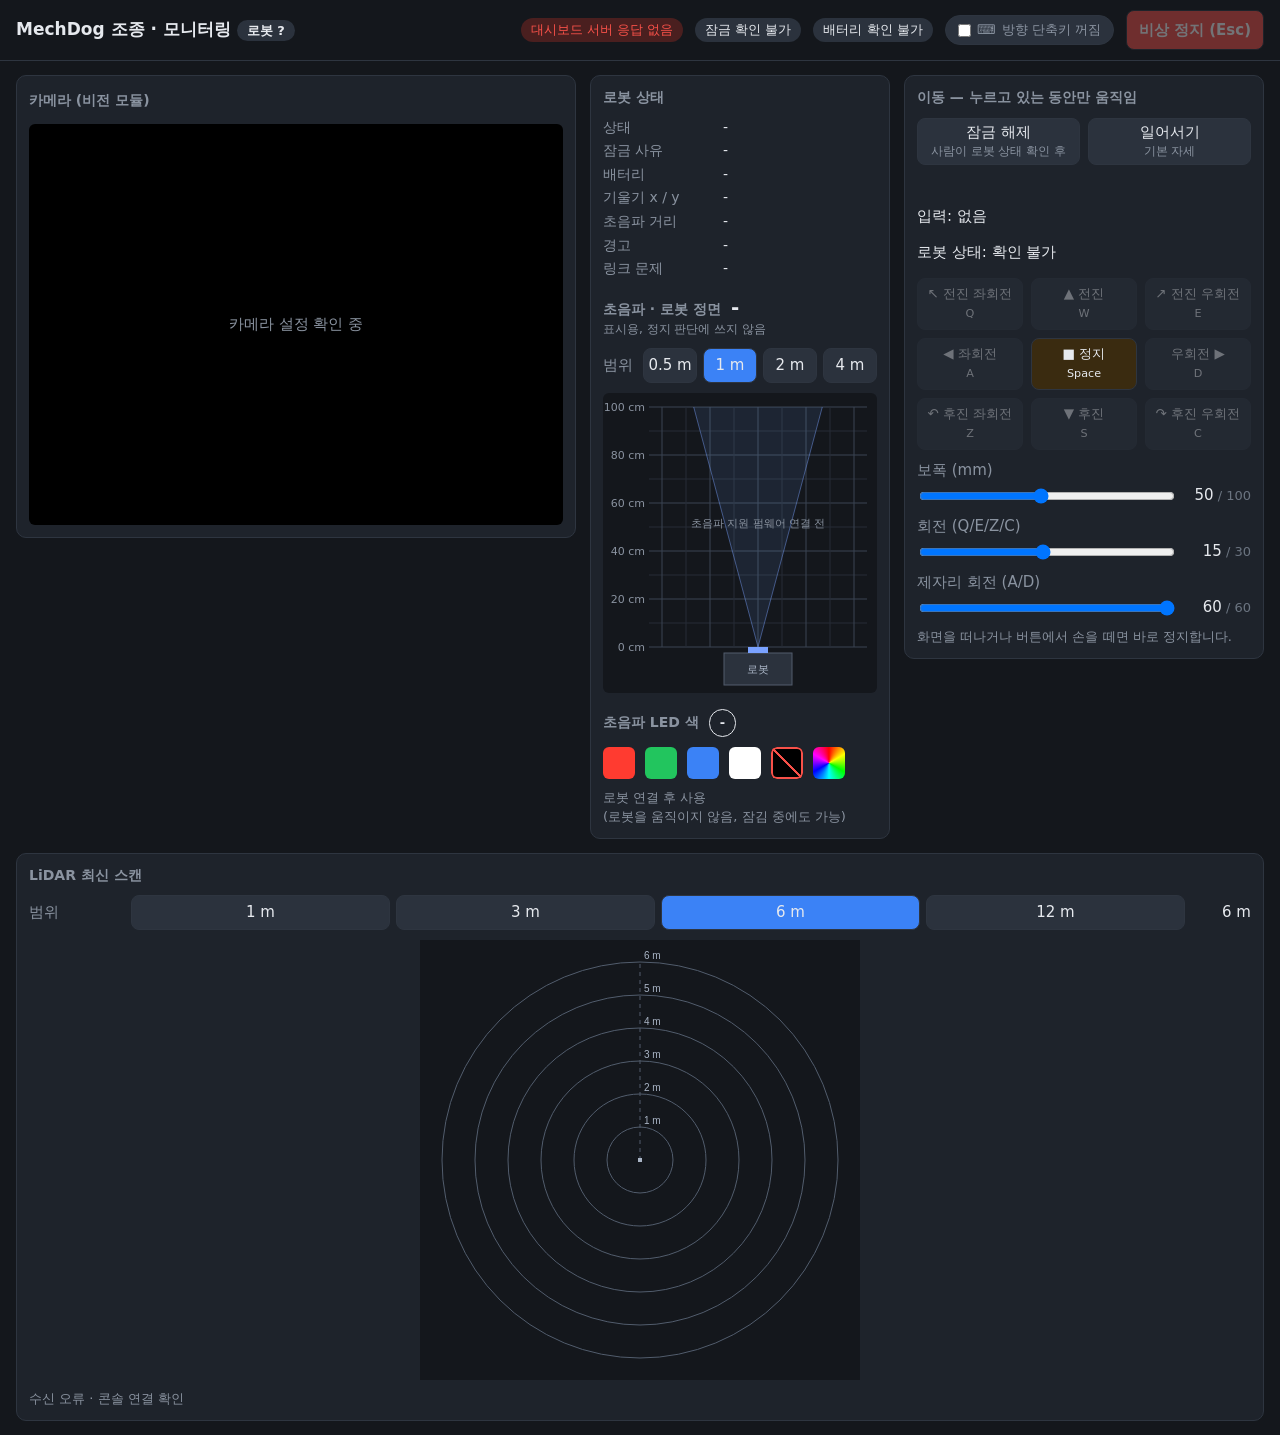
==== dashboard/index.html @ c868be8c "feat: 사람 감지 시 인사 동작 추가 (--greet) --monitor 감시 중 사람을 새로 감지해 멈추면 scrape_a_bow 를 한 번 보내고, 동작이 끝나 idle 로" ====
<!doctype html>
<html lang="ko">
<head>
<meta charset="utf-8">
<meta name="viewport" content="width=device-width, initial-scale=1">
<title>MechDog 조종</title>
<style>
  :root { --bg:#14171c; --panel:#1e232b; --line:#2e3540; --text:#e6e9ee; --dim:#8a93a0;
          --ok:#3fb950; --warn:#d29922; --bad:#f85149; --btn:#2b323d; --btnon:#3b82f6; }
  * { box-sizing:border-box; }
  body { margin:0; background:var(--bg); color:var(--text); font:15px/1.4 "Malgun Gothic",system-ui,sans-serif; }
  header { position:sticky; top:0; z-index:2; background:var(--bg); display:flex; flex-wrap:wrap; align-items:center; gap:12px; padding:10px 16px; border-bottom:1px solid var(--line); }
  header h1 { font-size:17px; margin:0; flex:1; }
  .pill { padding:3px 10px; border-radius:999px; font-size:13px; background:var(--btn); }
  .pill.ok { background:#1f3d27; color:var(--ok); } .pill.warn { background:#3d321a; color:var(--warn); }
  .pill.bad { background:#4a1f1f; color:var(--bad); }
  main { display:grid; grid-template-columns:minmax(0, 2fr) minmax(290px, 1fr); gap:14px; padding:14px 16px; align-items:start; }
  @media (max-width: 760px) { main { grid-template-columns:minmax(0, 1fr); } }
  section { background:var(--panel); border:1px solid var(--line); border-radius:10px; padding:12px; }
  h2 { font-size:14px; color:var(--dim); margin:0 0 10px; font-weight:600; }
  .cam { position:relative; aspect-ratio:4/3; background:#000; border-radius:6px; display:flex; align-items:center;
         justify-content:center; color:var(--dim); overflow:hidden; }
  .cam img { width:100%; height:100%; object-fit:contain; }
  .cam img + span { position:absolute; top:8px; left:50%; transform:translateX(-50%); padding:4px 8px; background:var(--bg); white-space:nowrap; }  /* 연결 중 = 위쪽 가운데, 실패 = 정가운데(flex). 영상이 뜨면 문구는 사라짐 */
  .cam-head { display:flex; align-items:center; justify-content:space-between; gap:8px; margin-bottom:10px; min-height:26px; }
  .cam-head h2 { margin:0; }
  #camera-reconnect { padding:3px 10px; font-size:13px; }  /* 제목 줄 오른쪽 끝 */
  .cam { max-height:60vh; margin:0 auto; }
  .top-row { grid-column:1 / -1; display:flex; gap:14px; align-items:start; }
  .top-row > section:first-child { flex:0 1 calc(60vh * 4 / 3 + 26px); min-width:0; }  /* 26px = 칸 안쪽 여백·테두리 */
  .top-row > section:first-child .cam { width:100%; }
  .top-row > #robot-status { flex:0 1 340px; min-width:300px; }
  .top-row > #motion-controls { flex:1 1 380px; min-width:360px; }
  #lidar-panel { grid-column:1 / -1; }
  @media (max-width: 760px) { .top-row { flex-direction:column; align-items:stretch; } .top-row > section { flex:none !important; min-width:0 !important; }
    .top-row > #motion-controls { order:1; } .top-row > #robot-status { order:2; } }  /* 좁은 화면: 카메라 → 조종 → 상태 */
  canvas { display:block; width:min(100%, 440px); height:auto; margin:auto; background:#14171c; }
  .pad { display:grid; grid-template-columns:repeat(3, minmax(0, 1fr)); gap:8px; max-width:480px; margin:0 auto; }
  .pad button { min-height:52px; font-size:clamp(12px, 1.05vw, 14px); white-space:nowrap; padding:4px 2px; overflow:hidden; }
  .start-row { display:grid; grid-template-columns:1fr 1fr; gap:8px; margin-bottom:6px; }
  .start-row button { min-height:46px; padding:4px 6px; line-height:1.25; }
  .start-row small { color:var(--dim); font-size:12px; }
  #motion-controls .row { flex-wrap:wrap; gap:4px 10px; }
  #motion-controls .row label { width:100%; white-space:nowrap; }
  #motion-controls .row .val { min-width:64px; text-align:right; white-space:nowrap; }  /* 현재 값 + 흐린 '/ 최대값' */
  #motion-controls .row .val output { width:auto; } #motion-controls .row .max { color:#6b7480; font-size:13px; }
  button { background:var(--btn); color:var(--text); border:1px solid var(--line); border-radius:8px;
           cursor:pointer; font:inherit; user-select:none; touch-action:none; }
  button.held { background:var(--btnon); }
  button:disabled { opacity:.4; cursor:not-allowed; }
  .stop { background:#3a2b10; } .estop { background:var(--bad); color:#fff; font-weight:700; min-height:40px; padding:4px 12px; }
  .row { display:flex; align-items:center; gap:10px; margin:10px 0; } .row label { width:92px; color:var(--dim); }
  .row input { flex:1; min-width:0; } .row output { width:40px; text-align:right; }
  #scan-ranges { display:flex; gap:6px; flex:1; } #scan-ranges button { flex:1; padding:6px 0; } #scan-range-v { width:56px; }
  #scan { max-width:100%; height:auto; cursor:zoom-in; }
  #sonar-ranges { display:flex; gap:6px; flex:1; } #sonar-ranges button { flex:1; padding:6px 0; }
  #sonar { width:100%; max-width:440px; height:300px; display:block; margin:0 auto; background:var(--bg); border-radius:6px; }  /* 격자 칸 높이 300px */
  .sub-head { display:flex; flex-wrap:wrap; justify-content:space-between; align-items:flex-start; gap:4px 8px; margin-top:16px; }
  .sub-head h2 { margin:0 0 10px; white-space:nowrap; }
  .sub-head.inline { justify-content:flex-start; align-items:center; gap:10px; } .sub-head.inline h2 { margin:0; }  /* 현재 색 알약은 제목 바로 옆 */
  .sub-head.inline + .row { margin-top:10px; }
  #robot-status .row > label { width:auto; }  /* 좁은 상태 칸: '범위' 글자 칸을 글자만큼만, 버튼이 나머지 폭 사용 */
  #sonar-ranges button { white-space:nowrap; }
  .sub-right { text-align:right; } .big-value { display:block; font-size:20px; font-weight:700; color:var(--text); line-height:1.2; }
  .sub-note { display:block; font-size:12px; color:var(--dim); } .sub-note[hidden] { display:none; }
  .sonar-head { align-items:baseline; justify-content:flex-start; gap:10px; } .sonar-head h2 { margin:0; }  /* 거리 수치는 제목 바로 옆 */
  .sub-notes { margin:2px 0 4px; text-align:left; }  /* 오래된 값·안내는 칸 맨 왼쪽부터 */
  #led-controls { flex-wrap:wrap; gap:10px; }
  .swatch { display:inline-block; width:32px; height:32px; min-width:32px; border-radius:6px; padding:0; border:none; background:var(--c); flex:0 0 32px; cursor:pointer; position:relative; overflow:hidden; }
  .swatch.off { box-shadow:inset 0 0 0 2px #f85149;  /* 끄기: 다른 네모와 같은 크기, 테두리는 가장자리에 */
    background:linear-gradient(to top right, transparent calc(50% - 1.25px), #f85149 calc(50% - 1.25px), #f85149 calc(50% + 1.25px), transparent calc(50% + 1.25px)), #000; }
  .swatch.off.sel { box-shadow:inset 0 0 0 2px #f85149, 0 0 0 2px var(--panel), 0 0 0 4px var(--text); }
  .swatch.custom { background:conic-gradient(#f00,#ff0,#0f0,#0ff,#00f,#f0f,#f00); }  /* 직접 고르기(색 조절) */
  .swatch.custom input { position:absolute; inset:0; width:100%; height:100%; opacity:0; cursor:pointer; border:0; padding:0; }
  .swatch.sel { box-shadow:0 0 0 2px var(--panel), 0 0 0 4px var(--text); }
  .swatch:disabled, .swatch.dim { opacity:.35; cursor:not-allowed; }
  .led-pill { display:inline-flex; align-items:center; gap:7px; padding:4px 10px; border-radius:999px; font-size:13px; font-weight:700; border:1px solid; white-space:nowrap; }
  .led-pill i { width:12px; height:12px; border-radius:50%; display:inline-block; box-sizing:border-box; }
  dl { display:grid; grid-template-columns:110px 1fr; gap:4px 10px; margin:0; font-size:14px; }
  dt { color:var(--dim); } dd { margin:0; }
  .hint { color:var(--dim); font-size:13px; margin-top:10px; }
  #msg { min-height:20px; color:var(--warn); font-size:14px; margin:4px 0 2px; }
  .kbd-toggle { display:flex; align-items:center; gap:6px; padding:5px 12px; border-radius:999px; font-size:13px;
                cursor:pointer; user-select:none; background:var(--btn); color:var(--dim); border:1px solid var(--line); }
  .kbd-toggle input { margin:0; }
  .kbd-toggle.on { background:#1d3557; color:#cfe1ff; border:2px solid var(--btnon); font-weight:700; }
  .kbd-toggle[hidden] { display:none; }
  #reset-dialog { width:max-content; max-width:min(440px, calc(100vw - 16px)); box-sizing:border-box; background:var(--panel); color:var(--text);
                  border:2px solid var(--warn); border-radius:10px; padding:12px 14px; }  /* 대시보드와 같은 어두운 창 + 주의(노랑) 테두리 */
  #reset-dialog .dlg-actions { display:flex; justify-content:flex-end; gap:8px; margin-top:10px; }  /* 버튼을 창 오른쪽 끝에 → 창 전체가 원래 버튼 왼쪽 */
  #reset-dialog p { margin:0; }
  #reset-dialog .dlg-title { display:block; font-weight:700; font-size:16px; color:#f2c94c; }
  #reset-dialog .dlg-sub { display:block; margin-top:6px; font-size:14px; color:#c4cbd4; line-height:1.55; }  /* 밝은 회색: 어두운 배경에서 읽히게 */
  #reset-dialog button.primary { background:var(--btnon); border-color:var(--btnon); color:#fff; font-weight:700; }  /* Enter는 autofocus된 취소 */
  #reset-dialog .dlg-actions > button { padding:6px 14px; }
</style>
</head>
<body>
<header>
  <h1>MechDog 조종 · 모니터링 <span id="robot" class="pill">로봇 ?</span></h1>
  <span id="link" class="pill">연결 확인 중</span>
  <span id="lock" class="pill">잠금 ?</span>
  <span id="battery" class="pill">배터리 확인 중</span>
  <label class="kbd-toggle" id="keyboard-toggle" title="켜면 W/A/S/D·Q/E/Z/C·방향키로 조종 (누르고 있는 동안만)"><input id="keyboard-enabled" type="checkbox" autocomplete="off">⌨ <span id="keyboard-state">방향 단축키 꺼짐</span></label>
  <button class="estop" id="estop" disabled>비상 정지 (Esc)</button>
</header>
<main>
  <div class="top-row">  <!-- 왼쪽부터 카메라(영상 크기만큼) | 로봇 상태·초음파 | 조종. LiDAR는 아래 줄 -->
    <section>
      <div class="cam-head"><h2>카메라 (비전 모듈)</h2><button id="camera-reconnect" type="button" hidden>다시 연결</button></div>
      <div class="cam" id="cam">카메라 설정 확인 중</div>
      <p id="monitor-status" hidden></p>
    </section>
    <section id="robot-status">
      <h2>로봇 상태</h2>
      <dl>
        <dt>상태</dt><dd id="s-state">-</dd>
        <dt>잠금 사유</dt><dd id="s-reason">-</dd>
        <dt>배터리</dt><dd id="s-batt">-</dd>
        <dt>기울기 x / y</dt><dd id="s-tilt">-</dd>
        <dt>초음파 거리</dt><dd id="s-sonar">-</dd>
        <dt>경고</dt><dd id="s-warn">-</dd>
        <dt>링크 문제</dt><dd id="s-fault">-</dd>
      </dl>
      <div class="sub-head sonar-head"><h2>초음파 · 로봇 정면</h2><span class="big-value" id="sonar-value">-</span></div>
      <div class="sub-notes"><span class="sub-note" id="sonar-stale" hidden>오래된 값</span><span class="sub-note">표시용, 정지 판단에 쓰지 않음</span></div>
      <div class="row" role="group" aria-label="초음파 표시 범위">
        <label>범위</label>
        <span id="sonar-ranges">
          <button type="button" data-sonar-range="0.5">0.5 m</button>
          <button type="button" data-sonar-range="1">1 m</button>
          <button type="button" data-sonar-range="2">2 m</button>
          <button type="button" data-sonar-range="4">4 m</button>
        </span>
      </div>
      <canvas id="sonar" width="440" height="260" aria-label="초음파 거리 격자 표시"></canvas>
      <div class="sub-head inline"><h2>초음파 LED 색</h2><span class="led-pill" id="led-current">-</span></div>
      <div class="row" id="led-controls">
        <button type="button" class="swatch" data-led="#ff0000" style="--c:#ff3b30" title="빨강" aria-label="빨강"></button>
        <button type="button" class="swatch" data-led="#00ff00" style="--c:#22c55e" title="초록" aria-label="초록"></button>
        <button type="button" class="swatch" data-led="#0000ff" style="--c:#3b82f6" title="파랑" aria-label="파랑"></button>
        <button type="button" class="swatch" data-led="#ffffff" style="--c:#ffffff" title="흰색" aria-label="흰색"></button>
        <button type="button" class="swatch off" data-led="#000000" title="끄기" aria-label="끄기"></button>
        <label class="swatch custom" title="직접 고르기 (고른 뒤 창을 닫으면 적용)"><input id="led-color" type="color" value="#00ff00" aria-label="LED 색 직접 고르기"></label>
      </div>
      <div class="hint" id="led-status">로봇 연결 후 사용<br>(로봇을 움직이지 않음, 잠김 중에도 가능)</div>
    </section>
    <section id="motion-controls">
      <h2>이동 — 누르고 있는 동안만 움직임</h2>
      <div class="start-row">
        <button id="reset">잠금 해제<br><small>사람이 로봇 상태 확인 후</small></button>
        <button id="stand">일어서기<br><small>기본 자세</small></button>
      </div>
      <div id="msg" role="status"></div>  <!-- 해제 불가·일어서기 불가 등 안내는 잠금 해제·일어서기 바로 아래 -->
      <dialog id="reset-dialog" aria-labelledby="reset-question">
        <form method="dialog">
          <p id="reset-question"><span class="dlg-title">⚠ 로봇 주변에 사람·장애물이 없나요?</span><span class="dlg-sub">상태를 확인한 뒤 해제하세요.<br>잠금 해제만으로는 움직이지 않습니다.</span></p>
          <div class="dlg-actions"><button value="cancel" autofocus>취소</button><button value="reset" class="primary">잠금 해제</button></div>
        </form>
      </dialog>
      <p id="drive-input">입력: 없음</p>
      <p id="drive-state">로봇 상태: 확인 중</p>
      <div class="pad">
        <button data-dir="fwd-left">↖ 전진 좌회전<br><small>Q</small></button>
        <button data-dir="fwd">▲ 전진<br><small>W</small></button>
        <button data-dir="fwd-right">↗ 전진 우회전<br><small>E</small></button>
        <button data-dir="left">◀ 좌회전<br><small>A</small></button>
        <button class="stop" id="stop">■ 정지<br><small>Space</small></button>
        <button data-dir="right">우회전 ▶<br><small>D</small></button>
        <button data-dir="back-left">↶ 후진 좌회전<br><small>Z</small></button>
        <button data-dir="back">▼ 후진<br><small>S</small></button>
        <button data-dir="back-right">↷ 후진 우회전<br><small>C</small></button>
      </div>
      <div class="row"><label>보폭 (mm)</label><input id="step" type="range" min="5" max="100" value="50"><span class="val"><output id="stepv">50</output><span class="max"> / 100</span></span></div>
      <div class="row"><label for="angle" title="전진·후진하며 도는 버튼(Q/E/Z/C)에만 적용. 제자리 회전(A/D)은 아래 슬라이더">회전 (Q/E/Z/C)</label><input id="angle" type="range" min="1" max="30" value="15"><span class="val"><output id="anglev">15</output><span class="max"> / 30</span></span></div>
      <div class="row"><label for="spin" title="제자리 회전(A/D)에만 적용. 상한 60">제자리 회전 (A/D)</label><input id="spin" type="range" min="1" max="60" value="60"><span class="val"><output id="spinv">60</output><span class="max"> / 60</span></span></div>
      <div class="hint">화면을 떠나거나 버튼에서 손을 떼면 바로 정지합니다.</div>
    </section>
  </div>
    <section id="lidar-panel">
      <h2>LiDAR 최신 스캔</h2>
      <div class="row" role="group" aria-label="표시 범위">
        <label>범위</label>
        <span id="scan-ranges">
          <button type="button" data-range="1">1 m</button>
          <button type="button" data-range="3">3 m</button>
          <button type="button" data-range="6">6 m</button>
          <button type="button" data-range="12">12 m</button>
        </span>
        <output id="scan-range-v"></output>
      </div>
      <canvas id="scan" width="440" height="440" aria-label="라이다 거리 점 표시 (마우스 휠로 확대·축소)"></canvas>
      <div class="hint" id="scan-status" role="status"></div>
    </section>
</main>
<script>
const $ = id => document.getElementById(id);
const REASON = { none:"없음", boot:"부팅 직후", estop:"비상 정지", link_lost:"통신 끊김", low_battery:"배터리 부족", bad_cmd:"잘못된 명령" };
let holding = null, timer = null, controlsEnabled = false, canMove = false;
let motionEpoch;

function post(path, body) {
  return fetch(path, { method:"POST", headers:{ "Content-Type":"application/json" }, body: JSON.stringify(body || {}) })
    .then(r => r.json().then(j => { if (!r.ok) throw new Error(j.error || r.status); return j; }));
}
function say(text) { $("msg").textContent = text || ""; }

// 제자리 회전(A/D)은 전용 슬라이더(1~60, 기본 60), 전진·후진 회전(Q/E/Z/C)은 회전 슬라이더(1~30)
function motion(dir) {
  const s = +$("step").value, a = +$("angle").value, spin = +$("spin").value;
  return {
    "fwd-left": [s, a], fwd: [s, 0], "fwd-right": [s, -a],
    left: [0, spin], right: [0, -spin],
    "back-left": [-s, a], back: [-s, 0], "back-right": [-s, -a],
  }[dir];
}
function sendMove() {
  const input = holding;
  const [step, angle] = motion(input.dir);
  post("/api/move", { step, angle, epoch: input.epoch }).catch(e => {
    if (holding === input) say("이동 요청 실패: " + e.message);
  });
}
function start(dir, input) {
  if (!canMove || $("reset-dialog").open || holding?.input === input) return;
  stopMove(false);
  holding = { dir, input, epoch: motionEpoch };
  const button = document.querySelector(`[data-dir="${dir}"]`);
  button.classList.add("held");
  $("drive-input").textContent = "입력: " + button.firstChild.textContent.trim();
  say("");
  sendMove();
  timer = setInterval(sendMove, 100);  // 서버 쪽 의도는 0.3초 뒤 사라짐 -> 계속 보내야 움직임
}
function stopMove(send = true) {
  clearInterval(timer); timer = null;
  if (holding) document.querySelector(`[data-dir="${holding.dir}"]`).classList.remove("held");
  holding = null;
  $("drive-input").textContent = "입력: 없음";
  if (send && controlsEnabled) post("/api/stop").catch(() => {});
}

document.querySelectorAll("[data-dir]").forEach(b => {
  b.addEventListener("pointerdown", e => {
    if (e.button !== 0) return;
    b.setPointerCapture(e.pointerId);
    start(b.dataset.dir, e.pointerId);
  });
  const release = e => { if (holding?.input === e.pointerId) stopMove(); };
  b.addEventListener("pointerup", release);
  b.addEventListener("pointercancel", release);
  b.addEventListener("lostpointercapture", release);
});
$("stop").onclick = () => stopMove();
$("estop").onclick = () => {
  stopMove(false);
  post("/api/estop").then(() => say("비상 정지 보냄"))
    .catch(e => say("비상 정지 요청 실패: " + e.message));
};
const resetDialog = $("reset-dialog");
// 확인창을 잠금 해제 버튼 바로 왼쪽에 띄움: 확인창의 [잠금 해제]가 원래 버튼 왼편 같은 높이에 오도록.
// 커서 바로 밑이 아니라 옆이라 두 번 클릭으로 실수로 확인되지 않음. 왼쪽 공간이 부족하면(좁은 화면) 버튼 아래에 띄움.
function placeResetDialog() {
  const d = resetDialog, ok = d.querySelector('button[value="reset"]');
  d.style.margin = "0"; d.style.inset = "auto"; d.style.left = "0px"; d.style.top = "0px";
  const b = $("reset").getBoundingClientRect(), dr = d.getBoundingClientRect(), okr = ok.getBoundingClientRect();
  const okMid = okr.top + okr.height / 2 - dr.top, gap = 8;
  let left = b.left - gap - dr.width, top = b.top + b.height / 2 - okMid;  // 창 오른쪽 끝 = 버튼 왼쪽 - 8px
  if (left < gap) { left = b.left; top = b.bottom + gap; }
  const minTop = document.querySelector("header").getBoundingClientRect().bottom + gap;  // 상단바(비상 정지 포함)는 절대 가리지 않음
  left = Math.max(gap, Math.min(left, innerWidth - dr.width - gap));
  top = Math.max(minTop, Math.min(top, innerHeight - dr.height - gap));
  d.style.left = left + "px"; d.style.top = top + "px";
}
$("reset").onclick = () => {
  if (holding) stopMove();
  resetDialog.returnValue = "";
  resetDialog.showModal();
  placeResetDialog();
};
addEventListener("resize", () => { if (resetDialog.open) placeResetDialog(); });
resetDialog.addEventListener("close", () => {
  if (resetDialog.returnValue !== "reset") return;
  post("/api/reset").then(() => say("잠금 해제 요청 보냄")).catch(e => say("해제 불가: " + e.message));
});
$("stand").onclick = () => { stopMove(false);
  post("/api/stand").then(() => say("일어서기 보냄")).catch(e => say("일어서기 불가: " + e.message)); };
["step","angle","spin"].forEach(id => $(id).oninput = () => $(id + "v").textContent = $(id).value);

const keyboardEnabled = $("keyboard-enabled");
keyboardEnabled.checked = false;
function showKeyboardState() {
  $("keyboard-toggle").classList.toggle("on", keyboardEnabled.checked);
  $("keyboard-state").textContent = keyboardEnabled.checked ? "방향 단축키 켜짐" : "방향 단축키 꺼짐";
}
keyboardEnabled.onchange = () => {
  if (!keyboardEnabled.checked && typeof holding?.input === "string") stopMove();
  showKeyboardState();
  keyboardEnabled.blur();  // 체크박스에 포커스가 남으면 방향키가 무시되므로 바로 풀어 줌
};
const KEYS = new Map([
  ["q", "fwd-left"], ["w", "fwd"], ["e", "fwd-right"],
  ["a", "left"], ["d", "right"],
  ["z", "back-left"], ["s", "back"], ["c", "back-right"],
  ["arrowup", "fwd"], ["arrowdown", "back"], ["arrowleft", "left"], ["arrowright", "right"],
]);
addEventListener("keydown", e => {
  if (!controlsEnabled) return;
  if (e.key === "Escape") { $("estop").click(); return; }
  if (resetDialog.open) return;
  if (e.ctrlKey || e.altKey || e.metaKey || e.isComposing) return;
  if (e.key === " ") { if (e.target !== keyboardEnabled) e.preventDefault(); stopMove(); return; }
  if (!keyboardEnabled.checked) return;
  if (e.target.matches?.("input, select, textarea, [contenteditable]")) return;
  const dir = KEYS.get(e.key.toLowerCase());
  if (dir && !e.repeat) { e.preventDefault(); start(dir, e.code || e.key); }
});
addEventListener("keyup", e => { if (holding?.input === (e.code || e.key)) stopMove(); });
addEventListener("blur", () => stopMove());
document.addEventListener("visibilitychange", () => { if (document.hidden) stopMove(); });

function pill(el, text, kind) { el.textContent = text; el.className = "pill " + (kind || ""); }
// 표시 범위(확대): 버튼 1/3/6/12 m, 캔버스 위 마우스 휠로 0.5~12 m. 표시만 바꾸며 수신·판단에는 영향 없음.
const SCAN_MIN_M = 0.5, SCAN_MAX_M = 12;
let scanRange = 6, lastScan = { status:"waiting", ranges_m:[] };
try { const saved = +localStorage.getItem("scanRange"); if (saved >= SCAN_MIN_M && saved <= SCAN_MAX_M) scanRange = saved; } catch {}
function setScanRange(metres) {
  scanRange = Math.min(SCAN_MAX_M, Math.max(SCAN_MIN_M, Math.round(metres * 10) / 10));
  try { localStorage.setItem("scanRange", scanRange); } catch {}
  document.querySelectorAll("[data-range]").forEach(b => b.classList.toggle("held", +b.dataset.range === scanRange));
  $("scan-range-v").textContent = scanRange + " m";
  drawScan(lastScan);
}
function ringStep(range) {  // 링 3~6개가 되도록 0.25/0.5/1/2/3 m 간격
  for (const step of [0.25, 0.5, 1, 2, 3]) if (range / step <= 6) return step;
  return 3;
}
document.querySelectorAll("[data-range]").forEach(b => b.onclick = () => setScanRange(+b.dataset.range));
$("scan").addEventListener("wheel", e => { e.preventDefault(); setScanRange(scanRange * (e.deltaY > 0 ? 1.25 : 0.8)); }, { passive:false });
setScanRange(scanRange);

function drawScan(scan) {
  lastScan = scan;
  const canvas = $("scan"), ctx = canvas.getContext("2d"), center = canvas.width / 2;
  const radius = center - 22, maxMetres = scanRange;
  ctx.clearRect(0, 0, canvas.width, canvas.height);
  ctx.strokeStyle = "#525d6d";
  ctx.fillStyle = "#aab5c6";
  const step = ringStep(maxMetres);
  for (let metres = step; metres <= maxMetres + 1e-6; metres += step) {
    const r = radius * metres / maxMetres;
    ctx.beginPath();
    ctx.arc(center, center, r, 0, 2 * Math.PI);
    ctx.stroke();
    ctx.fillText(+metres.toFixed(2) + " m", center + 4, center - r - 3);
  }
  ctx.beginPath();  // 센서 0° 방향(위) 표시
  ctx.moveTo(center, center); ctx.lineTo(center, center - radius); ctx.setLineDash([4, 4]); ctx.stroke(); ctx.setLineDash([]);
  ctx.fillRect(center - 2, center - 2, 4, 4);
  const statuses = { disabled:"입력 미설정", waiting:"첫 스캔 대기", stale:"새 스캔 없음",
                     error:"수신 오류", ready:"수신 중" };
  const ranges = scan.ranges_m || [];
  let count = 0, outside = 0, nearest = null;
  ranges.forEach((distance, bin) => {
    if (distance === null) return;
    count++;
    const angle = 2 * Math.PI * bin / ranges.length;
    if (nearest === null || distance < nearest.d) nearest = { d: distance, deg: Math.round(360 * bin / ranges.length) };
    if (distance > maxMetres) { outside++; return; }  // 범위 밖 점은 가장자리에 붙이지 않고 숨김
    const r = radius * distance / maxMetres;
    ctx.fillStyle = distance < 0.5 ? "#ff6b6b" : "#42dfae";
    ctx.fillRect(center + Math.sin(angle) * r - 1, center - Math.cos(angle) * r - 1, 3, 3);
  });
  $("scan-status").textContent = [
    scan.source, statuses[scan.status], scan.error,
    scan.status === "ready" ? `유효 각도 ${count}개` : null,
    nearest ? `가장 가까운 점 ${nearest.d.toFixed(2)} m (센서 ${nearest.deg}°)` : null,
    outside ? `범위 밖 ${outside}개` : null
  ].filter(Boolean).join(" · ");
}
async function pollScan() {
  try {
    const response = await fetch("/api/lidar");
    if (!response.ok) throw new Error("LiDAR response unavailable");
    drawScan(await response.json());
  } catch {
    drawScan({status:"error", error:"콘솔 연결 확인", ranges_m:[]});
  } finally {
    setTimeout(pollScan, 250);
  }
}
let cameraSource = null;
let closeCamera = () => {};

function connectCamera(reconnecting = false) {
  closeCamera();
  const { usb, url, monitored } = cameraSource;
  const img = new Image(), status = document.createElement("span");
  const session = new AbortController();
  let currentUrl, nextRequest, retryDelay = 1000;
  img.alt = usb ? "USB 카메라" : "Wi-Fi 카메라";
  status.setAttribute("role", "status");
  function showStatus(message) {
    status.textContent = message;
    $("cam").replaceChildren(status);
  }
  closeCamera = () => {
    session.abort();
    clearTimeout(nextRequest);
    img.onload = img.onerror = null;
    img.removeAttribute("src");
    if (currentUrl) URL.revokeObjectURL(currentUrl);
  };
  function startWifi(retry) {
    showStatus(retry ? "카메라 재연결 중" : "카메라 연결 중");
    img.onload = () => {
      retryDelay = 1000;
      $("cam").replaceChildren(img);
    };
    img.onerror = () => {
      showStatus("카메라 연결 실패 · 재시도 대기");
      nextRequest = setTimeout(() => startWifi(true), retryDelay);
      retryDelay = Math.min(retryDelay * 2, 8000);
    };
    img.removeAttribute("src");
    img.src = url;
    $("cam").replaceChildren(img, status);
  }
  async function pollFrame() {
    try {
      const response = await fetch("/api/camera", { signal: session.signal });
      if (!response.ok) throw new Error((await response.json()).error || response.status);
      const frame = await response.blob();
      if (session.signal.aborted) return;
      if (currentUrl) URL.revokeObjectURL(currentUrl);
      currentUrl = URL.createObjectURL(frame);
      img.src = currentUrl;
      $("cam").replaceChildren(img);
    } catch (error) {
      if (!session.signal.aborted) showStatus("카메라 연결 실패 · 재시도 대기 (" + error.message + ")");
    } finally {
      if (!session.signal.aborted) nextRequest = setTimeout(pollFrame, monitored ? 200 : 750);
    }
  }
  if (usb || monitored) {
    showStatus(reconnecting ? "카메라 재연결 중" : "카메라 연결 중");
    pollFrame();
  } else {
    startWifi(reconnecting);
  }
}
$("camera-reconnect").onclick = () => connectCamera(true);
// 초음파 격자: 위 = 로봇 정면, 가로·세로 같은 축척(정사각 격자). 빔 폭 ±15°는 일반 초음파 기준 [가정].
const SONAR_HALF_DEG = 15;
let sonarRange = 1, lastSonar = { mm: null, has: false, fresh: false };
try { const saved = +localStorage.getItem("sonarRange"); if ([0.5, 1, 2, 4].includes(saved)) sonarRange = saved; } catch {}
function setSonarRange(m) {
  sonarRange = m;
  try { localStorage.setItem("sonarRange", m); } catch {}
  document.querySelectorAll("[data-sonar-range]").forEach(b => b.classList.toggle("held", +b.dataset.sonarRange === m));
  drawSonar(lastSonar);
}
document.querySelectorAll("[data-sonar-range]").forEach(b => b.onclick = () => setSonarRange(+b.dataset.sonarRange));
function drawSonar(v) {
  lastSonar = v;
  // 칸 실제 크기(CSS)로 그림: 통째로 줄이면 눈금 글씨까지 작아지므로 화면 픽셀에 맞춰 다시 잡음
  const c = $("sonar"), ctx = c.getContext("2d"), dpr = window.devicePixelRatio || 1;
  const W = c.clientWidth || 440, H = c.clientHeight || 300;
  if (c.width !== Math.round(W * dpr) || c.height !== Math.round(H * dpr)) { c.width = Math.round(W * dpr); c.height = Math.round(H * dpr); }
  ctx.setTransform(dpr, 0, 0, dpr, 0, 0);
  const left = 46, right = W - 10, top = 14, base = H - 46;           // base = 센서 위치(거리 0)
  const scale = (base - top) / sonarRange, cx = (left + right) / 2;    // px / m
  const step = sonarRange <= 0.5 ? 0.05 : sonarRange <= 1 ? 0.1 : sonarRange <= 2 ? 0.25 : 0.5;
  ctx.clearRect(0, 0, W, H);
  ctx.font = "11px system-ui"; ctx.lineWidth = 1;
  // 격자: 거리(가로줄)와 좌우(세로줄)를 같은 간격으로
  for (let i = 0; i * step <= sonarRange + 1e-9; i++) {
    const y = base - i * step * scale, major = i % 2 === 0;
    ctx.strokeStyle = major ? "#3b4452" : "#272d36";
    ctx.beginPath(); ctx.moveTo(left, y); ctx.lineTo(right, y); ctx.stroke();
    if (major) { ctx.fillStyle = "#8a93a0"; ctx.textAlign = "right"; ctx.fillText(Math.round(i * step * 100) + " cm", left - 4, y + 4); }
  }
  for (let i = 0; cx + i * step * scale <= right + 1e-6; i++) {
    for (const x of i ? [cx + i * step * scale, cx - i * step * scale] : [cx]) {
      ctx.strokeStyle = i === 0 ? "#3b4452" : (i % 2 === 0 ? "#3b4452" : "#272d36");
      ctx.beginPath(); ctx.moveTo(x, top); ctx.lineTo(x, base); ctx.stroke();
    }
  }
  // 빔 부채꼴
  const reach = sonarRange * 1.05 * scale, a = SONAR_HALF_DEG * Math.PI / 180;
  ctx.fillStyle = "rgba(122,162,255,0.10)"; ctx.strokeStyle = "rgba(122,162,255,0.45)";
  ctx.save(); ctx.beginPath(); ctx.rect(left, top, right - left, base - top); ctx.clip();
  ctx.beginPath(); ctx.moveTo(cx, base);
  ctx.arc(cx, base, reach, -Math.PI / 2 - a, -Math.PI / 2 + a); ctx.closePath(); ctx.fill(); ctx.stroke();
  // 측정 거리
  const d = v.mm == null ? null : v.mm / 1000;
  let text;
  if (!v.has) text = "초음파 지원 펌웨어 연결 전";
  else if (!v.fresh) text = "로봇 응답 없음 — 최신 값 아님";
  else if (d == null) text = "측정 없음 (실패·범위 밖) — 장애물 없음이 아님";
  if (v.has && d != null) {
    const color = !v.fresh ? "#8a93a0" : d < 0.3 ? "#f85149" : d < 0.6 ? "#d29922" : "#42dfae";
    if (d <= sonarRange) {
      const y = base - d * scale, half = Math.tan(a) * d * scale;
      ctx.strokeStyle = color; ctx.setLineDash([5, 4]);
      ctx.beginPath(); ctx.moveTo(left, y); ctx.lineTo(right, y); ctx.stroke(); ctx.setLineDash([]);
      ctx.lineWidth = 4; ctx.beginPath(); ctx.moveTo(cx - half, y); ctx.lineTo(cx + half, y); ctx.stroke(); ctx.lineWidth = 1;
      ctx.fillStyle = color; ctx.textAlign = "left";
      ctx.fillText((v.mm / 10).toFixed(1) + " cm", Math.min(cx + half + 6, right - 60), y - 5);
    } else {
      ctx.fillStyle = color; ctx.textAlign = "center";
      ctx.fillText("▲ 범위 밖 " + (v.mm / 10).toFixed(0) + " cm", cx, top + 12);
    }
  }
  ctx.restore();
  // 로봇(아래)과 센서
  ctx.fillStyle = "#2b323d"; ctx.strokeStyle = "#525d6d";
  ctx.fillRect(cx - 34, base + 6, 68, 32); ctx.strokeRect(cx - 34, base + 6, 68, 32);
  ctx.fillStyle = "#7aa2ff"; ctx.fillRect(cx - 10, base, 20, 6);
  ctx.fillStyle = "#aab5c6"; ctx.textAlign = "center"; ctx.fillText("로봇", cx, base + 26);
  if (text) { ctx.fillStyle = "#8a93a0"; ctx.textAlign = "center"; ctx.fillText(text, cx, top + (base - top) / 2); }
  ctx.textAlign = "left";
  const sv = $("sonar-value");  // 숫자는 항상 흰색(색 규칙은 격자에만)
  sv.textContent = !v.has ? "-" : d == null ? "측정 없음" : `${(v.mm / 10).toFixed(1)} cm`;
  $("sonar-stale").hidden = !(v.has && d != null && !v.fresh);  // 오래된 값은 수치 아래 줄
}
setSonarRange(sonarRange);
addEventListener("resize", () => { if (lastSonar) drawSonar(lastSonar); });  // 칸 폭이 바뀌면 다시 그림

function sendLed(hex) {
  const n = parseInt(hex.slice(1), 16), rgb = { r: n >> 16 & 255, g: n >> 8 & 255, b: n & 255 };
  post("/api/led", rgb).then(() => $("led-status").textContent = `보냄: ${hex} (R${rgb.r} G${rgb.g} B${rgb.b})`)
    .catch(e => $("led-status").textContent = "LED 거절: " + e.message);
}
document.querySelectorAll("[data-led]").forEach(b => b.onclick = () => sendLed(b.dataset.led));
$("led-color").onchange = () => sendLed($("led-color").value);  // 색 고르기 창을 닫을 때 한 번만 보냄
const LED_NAMES = { "#ff0000": "빨강", "#00ff00": "초록", "#0000ff": "파랑", "#ffffff": "흰색", "#000000": "꺼짐" };
// 제목 줄 오른쪽 알약: 마지막으로 보낸 색(s.led). 감지 경고 중이면 빨강 고정이라 견본을 흐리게
function showLed(s, ok) {
  const pillEl = $("led-current"), warn = !!(s.monitor && (s.monitor.person_stop || s.monitor.obstacle_stop));
  const rgb = Array.isArray(s.led) ? s.led : null;
  const hex = rgb ? "#" + rgb.map(v => v.toString(16).padStart(2, "0")).join("") : null;
  document.querySelectorAll("#led-controls .swatch").forEach(b => {
    if (b.tagName === "BUTTON") b.disabled = !ok || warn; else b.querySelector("input").disabled = !ok || warn;
    b.classList.toggle("dim", warn);
    b.classList.toggle("sel", !!hex && (b.dataset.led ? b.dataset.led === hex : !(hex in LED_NAMES)));
  });
  let text, c;
  if (warn) { text = "경고 · 빨강 고정"; c = "#f85149"; }
  else if (!hex) { text = ok ? "아직 안 보냄" : "확인 불가"; c = null; }
  else if (hex === "#000000") { text = "현재 꺼짐"; c = null; }
  else { text = "현재 " + (LED_NAMES[hex] || hex); c = hex; }
  const col = c || "#8a93a0";
  pillEl.innerHTML = "";
  const dot = document.createElement("i");
  dot.style.background = c || "#000"; if (!c) dot.style.border = "1.5px solid #8a93a0";
  pillEl.append(dot, text);
  pillEl.style.borderColor = col; pillEl.style.color = c ? "#fff" : "#aab3bf";
  pillEl.style.background = c ? `color-mix(in srgb, ${col} 22%, #1e232b)` : "#2b323d";
}

async function poll() {
  try {
    const s = await (await fetch("/api/state")).json();
    $("robot").textContent = "로봇 " + s.robot + (s.robot_ip ? " · " + s.robot_ip : " · 찾는 중");
    if (!cameraSource && (s.usb_camera || s.cam)) {
      cameraSource = { usb: s.usb_camera, url: s.cam, monitored: !!s.monitor };
      $("camera-reconnect").hidden = false;
      connectCamera();
    }
    if (!cameraSource) $("cam").textContent = "카메라 설정 없음";
    const monitor = s.monitor;
    if (monitor && (motionEpoch === undefined || monitor.epoch >= motionEpoch)) {
      if (holding && holding.epoch !== monitor.epoch) stopMove(false);
      motionEpoch = monitor.epoch;
      const video = monitor.frame_age == null ? "영상 없음"
        : `${monitor.fps.toFixed(1)} FPS · 마지막 수신 ${monitor.frame_age.toFixed(1)}초 전`;
      const person = monitor.person == null ? "사람 확인 불가"
        : monitor.person ? "사람 감지" : "사람 미감지";
      const sonar = s.fresh && s.tel?.sonar_mm > 0
        ? `전방 ${(s.tel.sonar_mm / 10).toFixed(1)} cm` : "전방 거리 확인 불가";
      const reasons = [
        monitor.person_stop && "사람 감지",
        monitor.obstacle_stop && "전방 장애물",
      ].filter(Boolean);
      const event = reasons.length ? (monitor.override ? "수동 개입 중 · " : "정지 요청 · ") + reasons.join(", ") : "";
      const greet = { waiting:"인사 준비", greeting:"인사 중", cooldown:"인사 쉬는 중" }[monitor.greet] || "";
      $("monitor-status").hidden = false;
      $("monitor-status").textContent = [video, person, sonar, event, greet].filter(Boolean).join(" · ");
    }
    if (s.sensors_only) {
      controlsEnabled = canMove = false;
      stopMove(false);
      $("estop").hidden = true;
      $("keyboard-toggle").hidden = true;
      $("battery").hidden = true;
      $("motion-controls").hidden = true;
      $("lock").hidden = true;
      $("robot").textContent = "센서 전용";
      pill($("link"), "본체 제어 꺼짐", "");
      return;
    }
    controlsEnabled = true;
    $("motion-controls").hidden = $("lock").hidden = $("battery").hidden = $("estop").hidden = $("keyboard-toggle").hidden = false;
    $("estop").disabled = false;
    const t = s.tel;
    if (s.emergency) pill($("link"), "비상 정지 중", "bad");
    else if (!s.fresh) pill($("link"), s.status === "unknown" ? "로봇 응답 없음" : "응답 지연", "bad");
    else pill($("link"), "연결됨", "ok");
    $("battery").textContent = s.fresh && t?.battery_mv != null
      ? "배터리 " + (t.battery_mv / 1000).toFixed(2) + " V" : "배터리 확인 불가";
    const states = { idle:"대기", moving:"이동 중", stopped:"정지", action:"동작 실행 중" };
    $("drive-state").textContent = "로봇 상태: " + (s.fresh && t ? states[t.state] || t.state : "확인 불가");
    if (s.fresh && t) {
      pill($("lock"), t.latched ? "잠김 · " + (REASON[t.reason] || t.reason) : "잠금 해제", t.latched ? "warn" : "ok");
      $("s-state").textContent = t.state;
      $("s-reason").textContent = REASON[t.reason] || t.reason;
      $("s-batt").textContent = t.battery_mv == null ? "모름" : (t.battery_mv / 1000).toFixed(2) + " V";
      $("s-tilt").textContent = t.tilt.map(v => v == null ? "?" : v + "°").join(" / ");
      $("s-warn").textContent = t.warnings.length ? t.warnings.join(", ") : "없음";
      $("s-sonar").textContent = !t.has_sonar ? "지원 안 함(펌웨어)" : t.sonar_mm == null ? "모름 (측정 실패·범위 밖)"
        : (t.sonar_mm / 10).toFixed(1) + " cm";
      drawSonar({ mm: t.sonar_mm, has: t.has_sonar, fresh: s.fresh });
    } else {
      pill($("lock"), "잠금 확인 불가", "");
      for (const id of ["s-state", "s-reason", "s-batt", "s-tilt", "s-warn", "s-sonar"]) $(id).textContent = "-";
      drawSonar({ mm: t?.sonar_mm, has: !!t?.has_sonar, fresh: false });
    }
    const ledOk = !!(t && t.has_sonar && s.fresh);
    showLed(s, ledOk);
    if (!ledOk) $("led-status").innerHTML = "로봇 연결 후 사용<br>(로봇을 움직이지 않음, 잠김 중에도 가능)";
    $("s-fault").textContent = s.error || s.fault || "없음";
    canMove = !!(t && !t.latched && s.fresh && !s.emergency);
    document.querySelectorAll("[data-dir]").forEach(b => b.disabled = !canMove);
    if (holding && !canMove) stopMove();
  } catch (e) {
    controlsEnabled = canMove = false;
    pill($("link"), "대시보드 서버 응답 없음", "bad");
    pill($("lock"), "잠금 확인 불가", "");
    $("battery").textContent = "배터리 확인 불가";
    $("drive-state").textContent = "로봇 상태: 확인 불가";
    document.querySelectorAll("[data-dir]").forEach(b => b.disabled = true);
    stopMove(false);
  }
}
setInterval(poll, 250); poll(); pollScan();
</script>
</body>
</html>
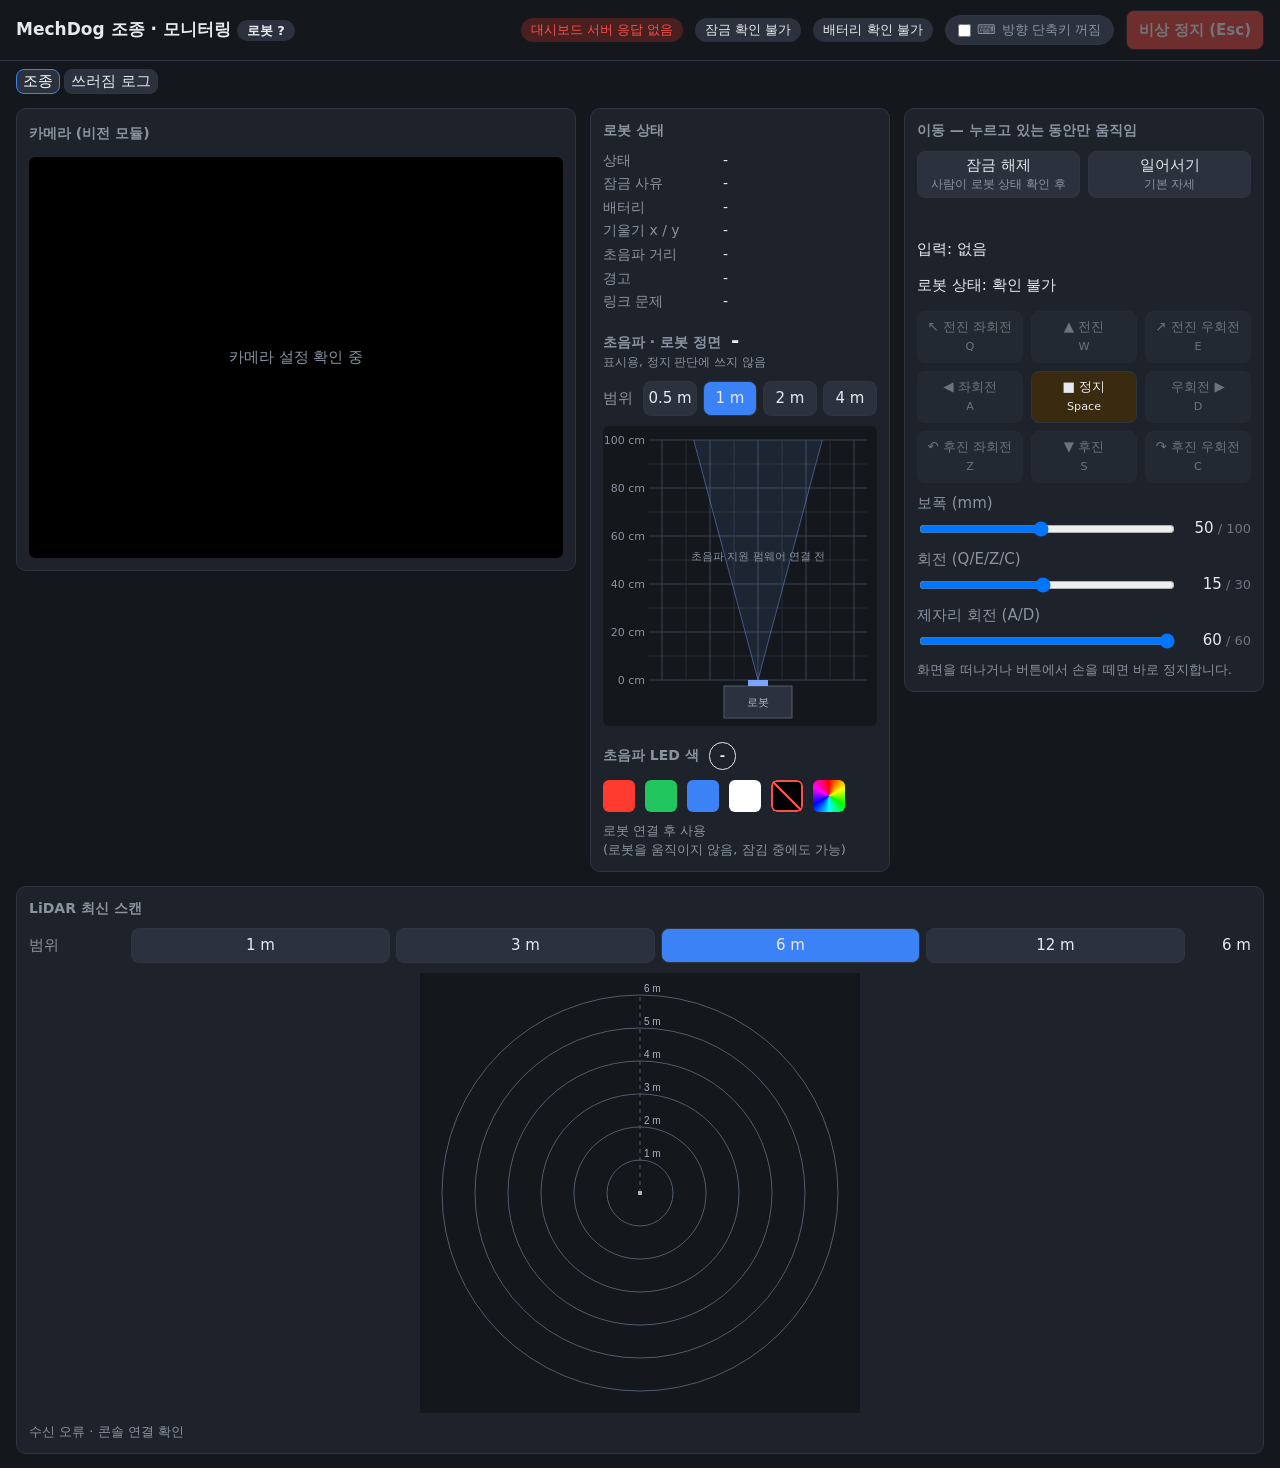
==== commit 17aa2900: "feat: 쓰러짐 의심 사진과 검토 로그 추가 Wi-Fi 카메라의 저대역폭 프로필과 자세 감지를 연결하고 사건별 사진 두 장 및 검토 판정을 저장합니다.  Agent: codex1" ====
--- a/dashboard/index.html
+++ b/dashboard/index.html
@@ -93,6 +93,21 @@
   #reset-dialog .dlg-sub { display:block; margin-top:6px; font-size:14px; color:#c4cbd4; line-height:1.55; }  /* 밝은 회색: 어두운 배경에서 읽히게 */
   #reset-dialog button.primary { background:var(--btnon); border-color:var(--btnon); color:#fff; font-weight:700; }  /* Enter는 autofocus된 취소 */
   #reset-dialog .dlg-actions > button { padding:6px 14px; }
+  #drive-view[hidden], #review-view[hidden] { display:none; }
+  #views { display:flex; gap:4px; padding:8px 16px 0; }
+  #views [aria-pressed=true] { border-color:var(--btnon); color:white; }
+  #review-view { margin:14px 16px; }
+  #events { display:grid; gap:6px; margin:12px 0; }
+  #events button { display:flex; align-items:center; gap:12px; text-align:left; }
+  #events img { width:72px; height:48px; object-fit:contain; background:black; }
+  #photos { display:grid; grid-template-columns:repeat(auto-fit,minmax(min(260px,100%),1fr)); gap:12px; }
+  #photos figure { margin:0; }
+  #photos img { display:block; width:100%; }
+  #photos button { padding:0; width:100%; cursor:zoom-in; }
+  #photos:has(.expanded) { grid-template-columns:1fr; }
+  #photos .expanded button { cursor:zoom-out; }
+  #review-form label { display:block; margin:10px 0; }
+  #review-form textarea { display:block; width:min(100%,640px); }
 </style>
 </head>
 <body>
@@ -104,12 +119,17 @@
   <label class="kbd-toggle" id="keyboard-toggle" title="켜면 W/A/S/D·Q/E/Z/C·방향키로 조종 (누르고 있는 동안만)"><input id="keyboard-enabled" type="checkbox" autocomplete="off">⌨ <span id="keyboard-state">방향 단축키 꺼짐</span></label>
   <button class="estop" id="estop" disabled>비상 정지 (Esc)</button>
 </header>
-<main>
+<nav id="views" aria-label="화면 선택">
+  <button id="drive-tab" aria-pressed="true">조종</button>
+  <button id="review-tab" aria-pressed="false">쓰러짐 로그</button>
+</nav>
+<main id="drive-view">
   <div class="top-row">  <!-- 왼쪽부터 카메라(영상 크기만큼) | 로봇 상태·초음파 | 조종. LiDAR는 아래 줄 -->
     <section>
       <div class="cam-head"><h2>카메라 (비전 모듈)</h2><button id="camera-reconnect" type="button" hidden>다시 연결</button></div>
       <div class="cam" id="cam">카메라 설정 확인 중</div>
       <p id="monitor-status" hidden></p>
+      <p id="fall-status" hidden></p>
     </section>
     <section id="robot-status">
       <h2>로봇 상태</h2>
@@ -193,6 +213,24 @@
       <div class="hint" id="scan-status" role="status"></div>
     </section>
 </main>
+<section id="review-view" hidden>
+  <h2>쓰러짐 로그</h2>
+  <div id="review-list">
+    <button id="refresh-events">목록 새로고침</button>
+    <div id="events"></div>
+    <button id="older" hidden>이전 사건 더 보기</button>
+  </div>
+  <form id="review-form" hidden>
+    <button type="button" id="back-events">목록으로</button>
+    <h3 id="event-title"></h3>
+    <div id="photos"></div>
+    <label>사람의 판정 <select id="verdict" required><option value="">미검토</option><option>쓰러짐 확인</option><option>오탐</option><option>판단 보류</option></select></label>
+    <label>검토 메모 <textarea id="review-note" rows="3" maxlength="1000"></textarea></label>
+    <button id="save-review">판정 저장</button>
+    <span id="review-time"></span>
+  </form>
+  <p id="review-info" role="status"></p>
+</section>
 <script>
 const $ = id => document.getElementById(id);
 const REASON = { none:"없음", boot:"부팅 직후", estop:"비상 정지", link_lost:"통신 끊김", low_battery:"배터리 부족", bad_cmd:"잘못된 명령" };
@@ -222,7 +260,7 @@
   });
 }
 function start(dir, input) {
-  if (!canMove || $("reset-dialog").open || holding?.input === input) return;
+  if (!canMove || $("drive-view").hidden || $("reset-dialog").open || holding?.input === input) return;
   stopMove(false);
   holding = { dir, input, epoch: motionEpoch };
   const button = document.querySelector(`[data-dir="${dir}"]`);
@@ -307,7 +345,7 @@
 addEventListener("keydown", e => {
   if (!controlsEnabled) return;
   if (e.key === "Escape") { $("estop").click(); return; }
-  if (resetDialog.open) return;
+  if (resetDialog.open || $("drive-view").hidden) return;
   if (e.ctrlKey || e.altKey || e.metaKey || e.isComposing) return;
   if (e.key === " ") { if (e.target !== keyboardEnabled) e.preventDefault(); stopMove(); return; }
   if (!keyboardEnabled.checked) return;
@@ -564,11 +602,13 @@
     const s = await (await fetch("/api/state")).json();
     $("robot").textContent = "로봇 " + s.robot + (s.robot_ip ? " · " + s.robot_ip : " · 찾는 중");
     if (!cameraSource && (s.usb_camera || s.cam)) {
-      cameraSource = { usb: s.usb_camera, url: s.cam, monitored: !!s.monitor };
+      cameraSource = { usb: s.usb_camera, url: s.cam, monitored: !!(s.monitor || s.fall) };
       $("camera-reconnect").hidden = false;
       connectCamera();
     }
     if (!cameraSource) $("cam").textContent = "카메라 설정 없음";
+    $("fall-status").hidden = !s.fall;
+    $("fall-status").textContent = s.fall ? `쓰러짐 감지 · ${s.fall} · 수신 ${s.fall_fps.toFixed(1)} FPS` : "";
     const monitor = s.monitor;
     if (monitor && (motionEpoch === undefined || monitor.epoch >= motionEpoch)) {
       if (holding && holding.epoch !== monitor.epoch) stopMove(false);
@@ -584,9 +624,8 @@
         monitor.obstacle_stop && "전방 장애물",
       ].filter(Boolean);
       const event = reasons.length ? (monitor.override ? "수동 개입 중 · " : "정지 요청 · ") + reasons.join(", ") : "";
-      const greet = { waiting:"인사 준비", greeting:"인사 중", cooldown:"인사 쉬는 중" }[monitor.greet] || "";
       $("monitor-status").hidden = false;
-      $("monitor-status").textContent = [video, person, sonar, event, greet].filter(Boolean).join(" · ");
+      $("monitor-status").textContent = [video, person, sonar, event].filter(Boolean).join(" · ");
     }
     if (s.sensors_only) {
       controlsEnabled = canMove = false;
@@ -643,6 +682,96 @@
     stopMove(false);
   }
 }
+const localTime = seconds => new Date(seconds * 1000).toLocaleString("ko-KR");
+const photoUrl = (id, index) => "/api/falls/" + id + "/photos/" + index;
+let selectedEvent = null, lastEvent = null, listRequest = 0;
+
+function openEvent(event) {
+  selectedEvent = event;
+  $("review-info").textContent = "";
+  $("review-list").hidden = true;
+  $("review-form").hidden = false;
+  $("event-title").textContent = localTime(event.detected) + " · 로봇 " + event.robot + " · 쓰러짐 의심";
+  $("photos").replaceChildren();
+  event.photos.forEach((photo, index) => {
+    const figure = document.createElement("figure"), caption = document.createElement("figcaption");
+    const button = document.createElement("button"), image = new Image();
+    const name = index ? "감지 확인" : "첫 의심";
+    image.src = photoUrl(event.id, index);
+    image.alt = name + " · 쓰러짐 의심 대상 표시";
+    caption.textContent = name + " · " + new Date(photo.received * 1000).toLocaleTimeString("ko-KR",
+      { hour:"2-digit", minute:"2-digit", second:"2-digit", fractionalSecondDigits:3 });
+    button.type = "button";
+    button.setAttribute("aria-label", name + " 사진 확대 또는 축소");
+    button.onclick = () => figure.classList.toggle("expanded");
+    button.append(image); figure.append(caption, button); $("photos").append(figure);
+  });
+  $("verdict").value = event.verdict === "미검토" ? "" : event.verdict;
+  $("review-note").value = event.note;
+  $("review-time").textContent = event.reviewed ? "마지막 수정 " + localTime(event.reviewed) : "";
+}
+
+async function loadEvents(append = false) {
+  const request = ++listRequest;
+  $("older").disabled = true;
+  try {
+    const response = await fetch("/api/falls" + (append ? "?before=" + lastEvent : ""));
+    if (!response.ok) throw new Error("사건 목록을 읽을 수 없습니다.");
+    const events = await response.json();
+    if (request !== listRequest || selectedEvent) return;
+    if (!append) $("events").replaceChildren();
+    for (const event of events) {
+      const button = document.createElement("button"), image = new Image();
+      image.src = photoUrl(event.id, 1); image.alt = ""; image.loading = "lazy";
+      button.append(image, localTime(event.detected) + " · 로봇 " + event.robot + " · " + event.verdict);
+      button.onclick = () => openEvent(event);
+      $("events").append(button);
+      lastEvent = event.id;
+    }
+    $("older").hidden = events.length < 25;
+    $("review-info").textContent = $("events").childElementCount ? "" : "기록된 쓰러짐 의심 사건이 없습니다.";
+  } catch (error) {
+    if (request === listRequest) $("review-info").textContent = error.message;
+  } finally {
+    if (request === listRequest) $("older").disabled = false;
+  }
+}
+
+function showList() {
+  selectedEvent = null;
+  $("review-list").hidden = false;
+  $("review-form").hidden = true;
+  loadEvents();
+}
+$("review-tab").onclick = () => {
+  stopMove();
+  $("drive-view").hidden = true; $("review-view").hidden = false;
+  $("drive-tab").setAttribute("aria-pressed", "false"); $("review-tab").setAttribute("aria-pressed", "true");
+  showList();
+};
+$("drive-tab").onclick = () => {
+  $("review-view").hidden = true; $("drive-view").hidden = false;
+  $("drive-tab").setAttribute("aria-pressed", "true"); $("review-tab").setAttribute("aria-pressed", "false");
+};
+$("older").onclick = () => loadEvents(true);
+$("refresh-events").onclick = showList;
+$("back-events").onclick = showList;
+$("review-form").onsubmit = async e => {
+  e.preventDefault();
+  const event = selectedEvent;
+  $("save-review").disabled = true;
+  try {
+    await post("/api/falls/" + event.id + "/review", { verdict:$("verdict").value, note:$("review-note").value });
+    if (selectedEvent === event) {
+      $("review-time").textContent = "방금 저장";
+      $("review-info").textContent = "판정과 메모를 저장했습니다.";
+    }
+  } catch (error) {
+    if (selectedEvent === event) $("review-info").textContent = "저장 실패 · " + error.message;
+  } finally {
+    $("save-review").disabled = false;
+  }
+};
 setInterval(poll, 250); poll(); pollScan();
 </script>
 </body>
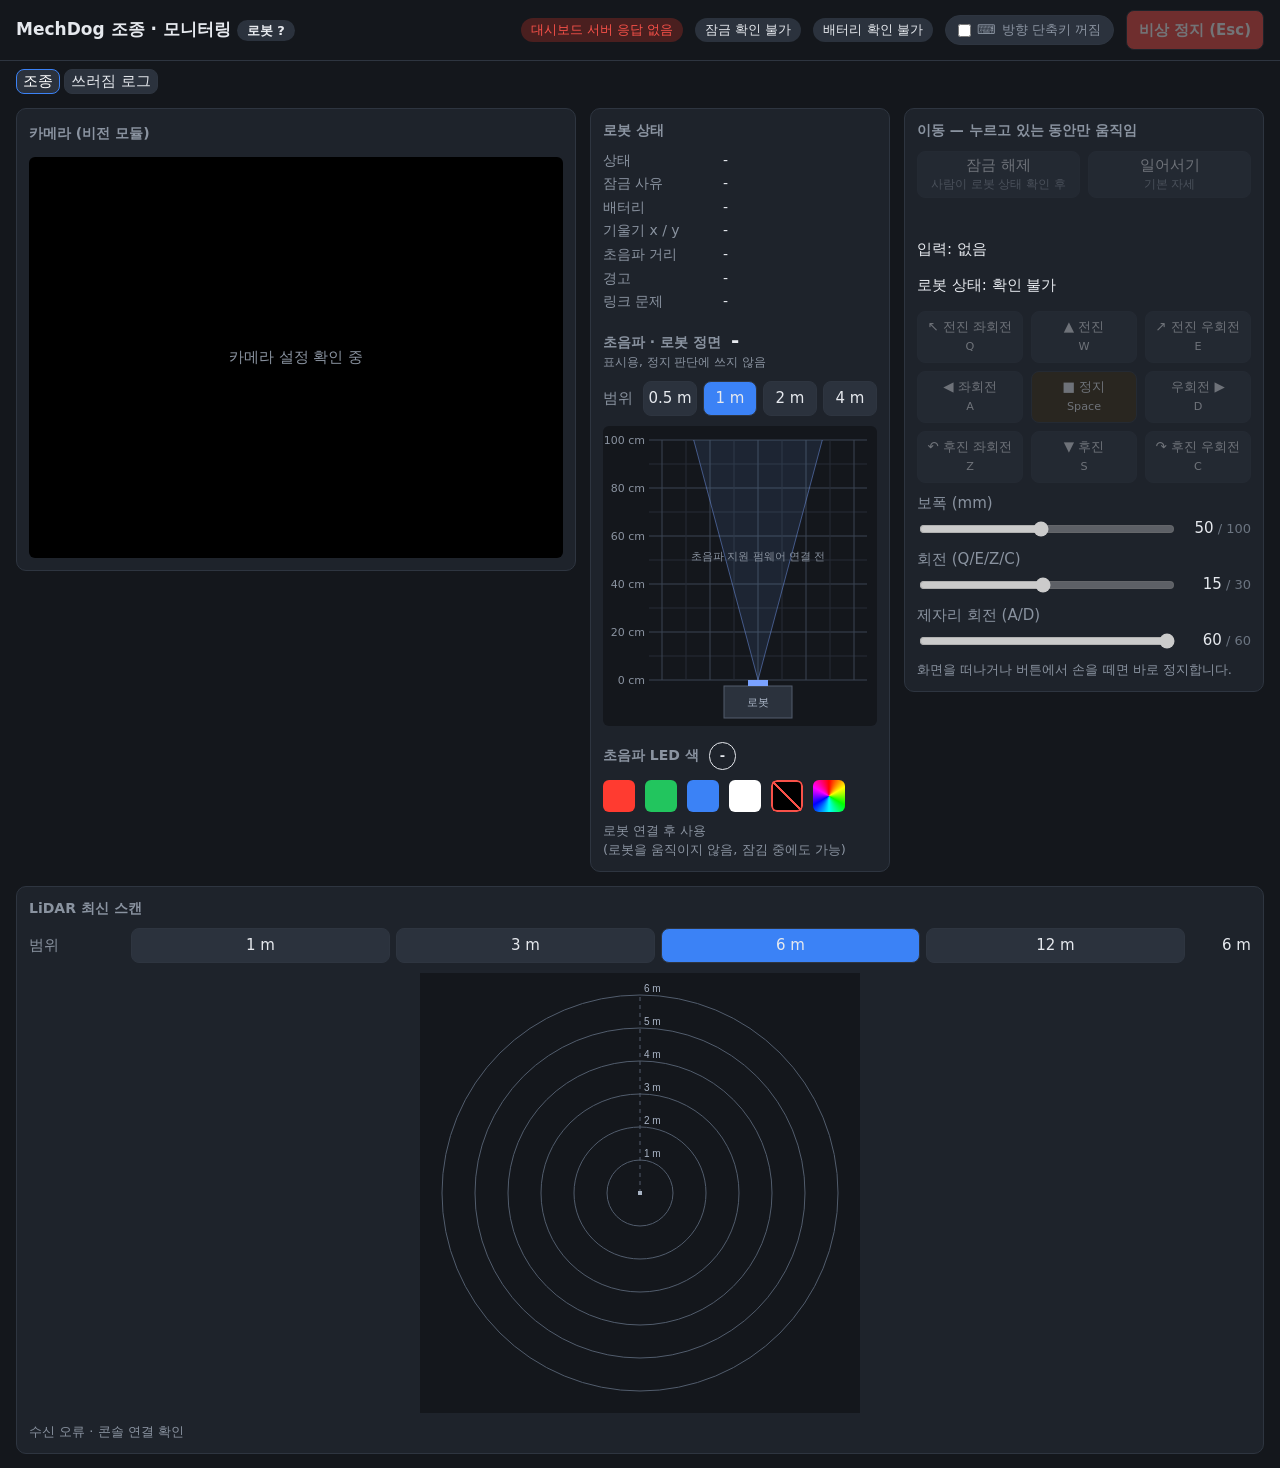
==== commit c3f60c52: "fix: 카메라 전용 모드에서도 조종 패널 표시 본체 연결 없이 화면을 점검할 때 조종 항목과 비활성 사유를 함께 보여 줍니다.  Agent: codex1" ====
--- a/dashboard/index.html
+++ b/dashboard/index.html
@@ -108,6 +108,7 @@
   #photos .expanded button { cursor:zoom-out; }
   #review-form label { display:block; margin:10px 0; }
   #review-form textarea { display:block; width:min(100%,640px); }
+  #drive-controls { border:0; padding:0; margin:0; min-width:0; }
 </style>
 </head>
 <body>
@@ -167,6 +168,7 @@
     </section>
     <section id="motion-controls">
       <h2>이동 — 누르고 있는 동안만 움직임</h2>
+      <fieldset id="drive-controls" disabled aria-label="로봇 조종">
       <div class="start-row">
         <button id="reset">잠금 해제<br><small>사람이 로봇 상태 확인 후</small></button>
         <button id="stand">일어서기<br><small>기본 자세</small></button>
@@ -195,6 +197,7 @@
       <div class="row"><label for="angle" title="전진·후진하며 도는 버튼(Q/E/Z/C)에만 적용. 제자리 회전(A/D)은 아래 슬라이더">회전 (Q/E/Z/C)</label><input id="angle" type="range" min="1" max="30" value="15"><span class="val"><output id="anglev">15</output><span class="max"> / 30</span></span></div>
       <div class="row"><label for="spin" title="제자리 회전(A/D)에만 적용. 상한 60">제자리 회전 (A/D)</label><input id="spin" type="range" min="1" max="60" value="60"><span class="val"><output id="spinv">60</output><span class="max"> / 60</span></span></div>
       <div class="hint">화면을 떠나거나 버튼에서 손을 떼면 바로 정지합니다.</div>
+      </fieldset>
     </section>
   </div>
     <section id="lidar-panel">
@@ -633,13 +636,15 @@
       $("estop").hidden = true;
       $("keyboard-toggle").hidden = true;
       $("battery").hidden = true;
-      $("motion-controls").hidden = true;
+      $("drive-controls").disabled = true;
+      $("drive-state").textContent = "카메라 전용 · 본체 제어 꺼짐";
       $("lock").hidden = true;
       $("robot").textContent = "센서 전용";
       pill($("link"), "본체 제어 꺼짐", "");
       return;
     }
     controlsEnabled = true;
+    $("drive-controls").disabled = false;
     $("motion-controls").hidden = $("lock").hidden = $("battery").hidden = $("estop").hidden = $("keyboard-toggle").hidden = false;
     $("estop").disabled = false;
     const t = s.tel;
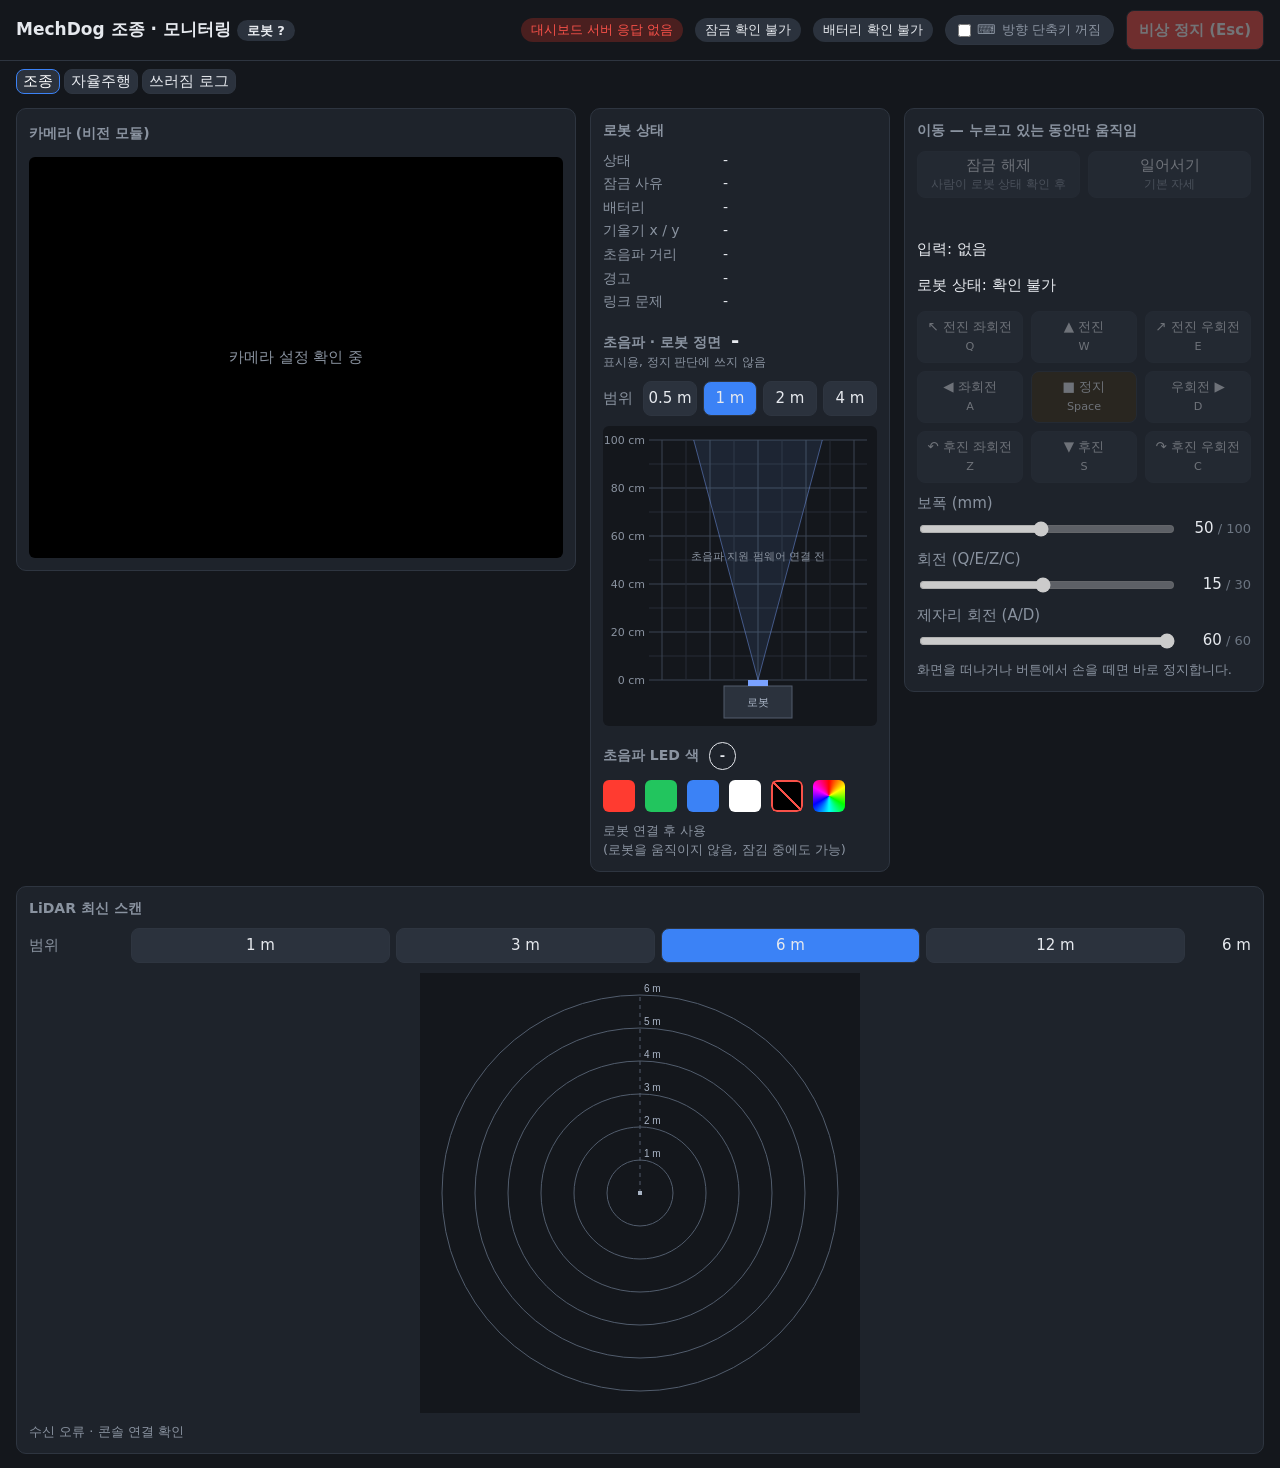
==== commit 7e1b0de8: "feat: 대시보드에서 선과 AprilTag 기반 자율순찰 실험 카메라 미리보기와 지점 보정을 제공하고 두 주행 모드에 이동 만료와 운영자 정지를 적용합니다.  Agent: cod" ====
--- a/dashboard/index.html
+++ b/dashboard/index.html
@@ -97,6 +97,10 @@
   #views { display:flex; gap:4px; padding:8px 16px 0; }
   #views [aria-pressed=true] { border-color:var(--btnon); color:white; }
   #review-view { margin:14px 16px; }
+  #patrol-view { margin:14px 16px; }
+  #patrol-view h3 { margin:0 0 12px; }
+  #patrol-print a { color:#9dc9ff; margin-right:8px; }
+  #patrol-error { color:var(--warn); }
   #events { display:grid; gap:6px; margin:12px 0; }
   #events button { display:flex; align-items:center; gap:12px; text-align:left; }
   #events img { width:72px; height:48px; object-fit:contain; background:black; }
@@ -122,6 +126,7 @@
 </header>
 <nav id="views" aria-label="화면 선택">
   <button id="drive-tab" aria-pressed="true">조종</button>
+  <button id="patrol-tab" aria-pressed="false">자율주행</button>
   <button id="review-tab" aria-pressed="false">쓰러짐 로그</button>
 </nav>
 <main id="drive-view">
@@ -216,9 +221,35 @@
       <div class="hint" id="scan-status" role="status"></div>
     </section>
 </main>
+<section id="patrol-view" hidden>
+  <h2>자율순찰 실험</h2>
+  <div class="top-row">
+    <section>
+      <h3>인식 미리보기</h3>
+      <img id="patrol-frame" style="width:100%;max-width:640px" alt="최신 태그·선 인식 영상" hidden>
+      <p id="patrol-video">영상 대기 중</p>
+    </section>
+    <section>
+      <fieldset id="patrol-course">
+        <legend>코스 설정</legend>
+        <p><label>주행 방식 <select id="patrol-mode"><option value="line">선 기반</option><option value="tag">선 없음 · 태그 접근</option></select></label></p>
+        <p><label>방문할 태그 ID 순서 <input id="patrol-route" value="1,0" size="16"></label></p>
+        <p id="patrol-turn-row" hidden><label>다음 태그 탐색 방향 <select id="patrol-turn"><option value="left">왼쪽</option><option value="right">오른쪽</option></select></label></p>
+        <button id="patrol-calibrate" hidden>화면 속 태그의 도착 기준 저장</button>
+        <p id="patrol-sizes"></p>
+        <div id="patrol-print"></div>
+      </fieldset>
+      <p><button id="patrol-start" class="primary" disabled>한 바퀴 시작</button> <button id="patrol-stop" class="stop">정지</button></p>
+      <p id="patrol-status" role="status"></p>
+      <p id="patrol-error" role="alert"></p>
+    </section>
+  </div>
+</section>
 <section id="review-view" hidden>
   <h2>쓰러짐 로그</h2>
   <div id="review-list">
+    <label>영상 출처 <select id="archive"><option value="live">실제 카메라</option><option value="samples">시연 사진</option></select></label>
+    <button id="replay" hidden>테스트 사진 두 장으로 감지 실행</button>
     <button id="refresh-events">목록 새로고침</button>
     <div id="events"></div>
     <button id="older" hidden>이전 사건 더 보기</button>
@@ -348,6 +379,9 @@
 addEventListener("keydown", e => {
   if (!controlsEnabled) return;
   if (e.key === "Escape") { $("estop").click(); return; }
+  if (!$("patrol-view").hidden && e.code === "Space" && !e.target.matches("input, select, button")) {
+    e.preventDefault(); leavePatrol(); return;
+  }
   if (resetDialog.open || $("drive-view").hidden) return;
   if (e.ctrlKey || e.altKey || e.metaKey || e.isComposing) return;
   if (e.key === " ") { if (e.target !== keyboardEnabled) e.preventDefault(); stopMove(); return; }
@@ -357,8 +391,8 @@
   if (dir && !e.repeat) { e.preventDefault(); start(dir, e.code || e.key); }
 });
 addEventListener("keyup", e => { if (holding?.input === (e.code || e.key)) stopMove(); });
-addEventListener("blur", () => stopMove());
-document.addEventListener("visibilitychange", () => { if (document.hidden) stopMove(); });
+addEventListener("blur", leavePatrol);
+document.addEventListener("visibilitychange", () => { if (document.hidden) leavePatrol(); });
 
 function pill(el, text, kind) { el.textContent = text; el.className = "pill " + (kind || ""); }
 // 표시 범위(확대): 버튼 1/3/6/12 m, 캔버스 위 마우스 휠로 0.5~12 m. 표시만 바꾸며 수신·판단에는 영향 없음.
@@ -603,15 +637,21 @@
 async function poll() {
   try {
     const s = await (await fetch("/api/state")).json();
+    showPatrolState(s);
     $("robot").textContent = "로봇 " + s.robot + (s.robot_ip ? " · " + s.robot_ip : " · 찾는 중");
     if (!cameraSource && (s.usb_camera || s.cam)) {
-      cameraSource = { usb: s.usb_camera, url: s.cam, monitored: !!(s.monitor || s.fall) };
+      cameraSource = { usb: s.usb_camera, url: s.cam, monitored: !!(s.monitor || s.fall || s.patrol) };
       $("camera-reconnect").hidden = false;
       connectCamera();
     }
     if (!cameraSource) $("cam").textContent = "카메라 설정 없음";
     $("fall-status").hidden = !s.fall;
-    $("fall-status").textContent = s.fall ? `쓰러짐 감지 · ${s.fall} · 수신 ${s.fall_fps.toFixed(1)} FPS` : "";
+    $("fall-status").textContent = s.fall ? `${s.fall} · 수신 ${s.fall_fps.toFixed(1)} FPS` : "";
+    if (s.fall_hold > 0) $("fall-status").textContent += ` · 이동 정지 ${Math.ceil(s.fall_hold)}초`;
+    if (s.epoch !== undefined && (motionEpoch === undefined || s.epoch >= motionEpoch)) {
+      if (holding && holding.epoch !== s.epoch) stopMove(false);
+      motionEpoch = s.epoch;
+    }
     const monitor = s.monitor;
     if (monitor && (motionEpoch === undefined || monitor.epoch >= motionEpoch)) {
       if (holding && holding.epoch !== monitor.epoch) stopMove(false);
@@ -627,8 +667,9 @@
         monitor.obstacle_stop && "전방 장애물",
       ].filter(Boolean);
       const event = reasons.length ? (monitor.override ? "수동 개입 중 · " : "정지 요청 · ") + reasons.join(", ") : "";
+      const greet = { waiting:"인사 준비", greeting:"인사 중", cooldown:"인사 쉬는 중" }[monitor.greet] || "";
       $("monitor-status").hidden = false;
-      $("monitor-status").textContent = [video, person, sonar, event].filter(Boolean).join(" · ");
+      $("monitor-status").textContent = [video, person, sonar, event, greet].filter(Boolean).join(" · ");
     }
     if (s.sensors_only) {
       controlsEnabled = canMove = false;
@@ -674,7 +715,8 @@
     showLed(s, ledOk);
     if (!ledOk) $("led-status").innerHTML = "로봇 연결 후 사용<br>(로봇을 움직이지 않음, 잠김 중에도 가능)";
     $("s-fault").textContent = s.error || s.fault || "없음";
-    canMove = !!(t && !t.latched && s.fresh && !s.emergency);
+    canMove = !!(t && !t.latched && s.fresh && !s.emergency && !s.fall_hold);
+    $("stand").disabled = $("reset").disabled = s.fall_hold > 0;
     document.querySelectorAll("[data-dir]").forEach(b => b.disabled = !canMove);
     if (holding && !canMove) stopMove();
   } catch (e) {
@@ -688,7 +730,9 @@
   }
 }
 const localTime = seconds => new Date(seconds * 1000).toLocaleString("ko-KR");
-const photoUrl = (id, index) => "/api/falls/" + id + "/photos/" + index;
+const archiveUrl = () => $("archive").value === "samples" ? "/api/falls-samples" : "/api/falls";
+const photoUrl = (id, index) => archiveUrl() + "/" + id + "/photos/" + index;
+const eventSource = event => $("archive").value === "samples" ? "시연 사진" : "로봇 " + event.robot;
 let selectedEvent = null, lastEvent = null, listRequest = 0;
 
 function openEvent(event) {
@@ -696,7 +740,7 @@
   $("review-info").textContent = "";
   $("review-list").hidden = true;
   $("review-form").hidden = false;
-  $("event-title").textContent = localTime(event.detected) + " · 로봇 " + event.robot + " · 쓰러짐 의심";
+  $("event-title").textContent = localTime(event.detected) + " · " + eventSource(event) + " · 쓰러짐 의심";
   $("photos").replaceChildren();
   event.photos.forEach((photo, index) => {
     const figure = document.createElement("figure"), caption = document.createElement("figcaption");
@@ -720,7 +764,7 @@
   const request = ++listRequest;
   $("older").disabled = true;
   try {
-    const response = await fetch("/api/falls" + (append ? "?before=" + lastEvent : ""));
+    const response = await fetch(archiveUrl() + (append ? "?before=" + lastEvent : ""));
     if (!response.ok) throw new Error("사건 목록을 읽을 수 없습니다.");
     const events = await response.json();
     if (request !== listRequest || selectedEvent) return;
@@ -728,7 +772,7 @@
     for (const event of events) {
       const button = document.createElement("button"), image = new Image();
       image.src = photoUrl(event.id, 1); image.alt = ""; image.loading = "lazy";
-      button.append(image, localTime(event.detected) + " · 로봇 " + event.robot + " · " + event.verdict);
+      button.append(image, localTime(event.detected) + " · " + eventSource(event) + " · " + event.verdict);
       button.onclick = () => openEvent(event);
       $("events").append(button);
       lastEvent = event.id;
@@ -748,17 +792,121 @@
   $("review-form").hidden = true;
   loadEvents();
 }
-$("review-tab").onclick = () => {
+let patrolOwner = null, previewBusy = false, patrolStarting = false, heartBusy = false;
+function leavePatrol() {
+  patrolOwner = null;
   stopMove();
-  $("drive-view").hidden = true; $("review-view").hidden = false;
-  $("drive-tab").setAttribute("aria-pressed", "false"); $("review-tab").setAttribute("aria-pressed", "true");
+}
+for (const view of ["drive", "patrol", "review"]) {
+  $(view + "-tab").onclick = () => {
+    if ($(view + "-view").hidden) leavePatrol();
+    for (const other of ["drive", "patrol", "review"]) {
+      $(other + "-view").hidden = other !== view;
+      $(other + "-tab").setAttribute("aria-pressed", String(other === view));
+    }
+    if (view === "review") showList();
+  };
+}
+function courseIds() {
+  const fields = $("patrol-route").value.split(",").map(s => s.trim());
+  if (fields.length > 24 || fields.some(s => !/^\d{1,3}$/.test(s) || Number(s) >= 587)) {
+    throw new Error("0~586의 태그 ID를 쉼표로 구분하세요 (최대 24개)");
+  }
+  return fields.map(Number);
+}
+function showTagLinks() {
+  const box = $("patrol-print");
+  box.replaceChildren();
+  let ids;
+  try { ids = courseIds(); } catch { return; }
+  for (const id of new Set(ids)) {
+    const link = document.createElement("a");
+    link.href = "/api/patrol/marker/" + id;
+    link.target = "_blank"; link.rel = "noopener";
+    link.textContent = "태그 " + id + " 인쇄";
+    box.append(link, " ");
+  }
+}
+$("patrol-route").oninput = showTagLinks;
+showTagLinks();
+$("patrol-mode").onchange = () => {
+  const line = $("patrol-mode").value === "line";
+  $("patrol-turn-row").hidden = $("patrol-calibrate").hidden = line;
+};
+function showPatrolState(s) {
+  const p = s.patrol;
+  $("patrol-course").disabled = !p || p.active || patrolStarting;
+  $("patrol-start").disabled = !p || p.active || patrolStarting || !s.allow_real || !s.fresh ||
+    s.emergency || s.tel?.state !== "idle" || s.tel?.latched || !(s.tel?.sonar_mm > 300) || s.fall_hold > 0;
+  $("patrol-stop").disabled = !s.allow_real;
+  $("patrol-sizes").textContent = "도착 기준 저장됨 · " + (p?.calibrated.join(", ") || "없음");
+  $("patrol-status").textContent = p ? [p.reason, p.target != null ? "목표 " + p.target : "",
+    "방문 " + (p.visits.join(" → ") || "없음"),
+    !s.allow_real ? "카메라 전용 미리보기" : s.tel?.latched ? "조종 탭에서 잠금 해제" : ""].filter(Boolean).join(" · ")
+    : "Wi-Fi 카메라와 AprilTag 지원 OpenCV를 연결하세요.";
+}
+function patrolError(e) { $("patrol-error").textContent = e.message; }
+$("patrol-calibrate").onclick = () => post("/api/patrol/calibrate").then(() => {
+  $("patrol-error").textContent = "";
+}).catch(patrolError);
+$("patrol-start").onclick = async () => {
+  if (patrolStarting) return;
+  patrolStarting = true;
+  const owner = crypto.randomUUID();
+  patrolOwner = owner;
+  $("patrol-error").textContent = "";
+  try {
+    await post("/api/patrol/start", {mode: $("patrol-mode").value, route: courseIds(),
+      turn: $("patrol-turn").value, owner, epoch: motionEpoch});
+    if (patrolOwner !== owner) await post("/api/stop");
+  } catch (e) { patrolOwner = null; patrolError(e); }
+  finally { patrolStarting = false; }
+};
+$("patrol-stop").onclick = leavePatrol;
+addEventListener("pagehide", () => { patrolOwner = null; });
+setInterval(async () => {
+  if (!patrolOwner || patrolStarting || heartBusy || document.hidden || $("patrol-view").hidden) return;
+  heartBusy = true;
+  const owner = patrolOwner;
+  try { await post("/api/patrol/heartbeat", {owner}); }
+  catch { if (patrolOwner === owner) patrolOwner = null; }
+  finally { heartBusy = false; }
+}, 230);
+setInterval(async () => {
+  if (previewBusy || document.hidden || $("patrol-view").hidden) return;
+  previewBusy = true;
+  const img = $("patrol-frame");
+  try {
+    const response = await fetch("/api/patrol/frame");
+    if (!response.ok) throw new Error();
+    const old = img.src;
+    img.src = URL.createObjectURL(await response.blob());
+    if (old.startsWith("blob:")) URL.revokeObjectURL(old);
+    img.hidden = true;
+    await img.decode();
+    img.hidden = false;
+    $("patrol-video").textContent = "";
+  } catch { img.hidden = true; $("patrol-video").textContent = "최신 영상 대기 중"; }
+  finally { previewBusy = false; }
+}, 300);
+$("older").onclick = () => loadEvents(true);
+$("archive").onchange = () => {
+  $("events").replaceChildren();
+  $("replay").hidden = $("archive").value !== "samples";
   showList();
 };
-$("drive-tab").onclick = () => {
-  $("review-view").hidden = true; $("drive-view").hidden = false;
-  $("drive-tab").setAttribute("aria-pressed", "true"); $("review-tab").setAttribute("aria-pressed", "false");
+$("replay").onclick = async () => {
+  $("replay").disabled = true;
+  $("review-info").textContent = "시연 사진 두 장 분석 중";
+  try {
+    const result = await post("/api/falls-samples/replay");
+    if ($("archive").value === "samples") {
+      await loadEvents();
+      $("review-info").textContent = "시연 결과 · " + result.status;
+    }
+  } catch (error) { $("review-info").textContent = error.message; }
+  finally { $("replay").disabled = false; }
 };
-$("older").onclick = () => loadEvents(true);
 $("refresh-events").onclick = showList;
 $("back-events").onclick = showList;
 $("review-form").onsubmit = async e => {
@@ -766,7 +914,7 @@
   const event = selectedEvent;
   $("save-review").disabled = true;
   try {
-    await post("/api/falls/" + event.id + "/review", { verdict:$("verdict").value, note:$("review-note").value });
+    await post(archiveUrl() + "/" + event.id + "/review", { verdict:$("verdict").value, note:$("review-note").value });
     if (selectedEvent === event) {
       $("review-time").textContent = "방금 저장";
       $("review-info").textContent = "판정과 메모를 저장했습니다.";
@@ -777,6 +925,14 @@
     $("save-review").disabled = false;
   }
 };
+function openSampleLink() {
+  if (location.hash !== "#samples") return;
+  $("archive").value = "samples";
+  $("replay").hidden = false;
+  $("review-tab").click();
+}
+addEventListener("hashchange", openSampleLink);
+openSampleLink();
 setInterval(poll, 250); poll(); pollScan();
 </script>
 </body>
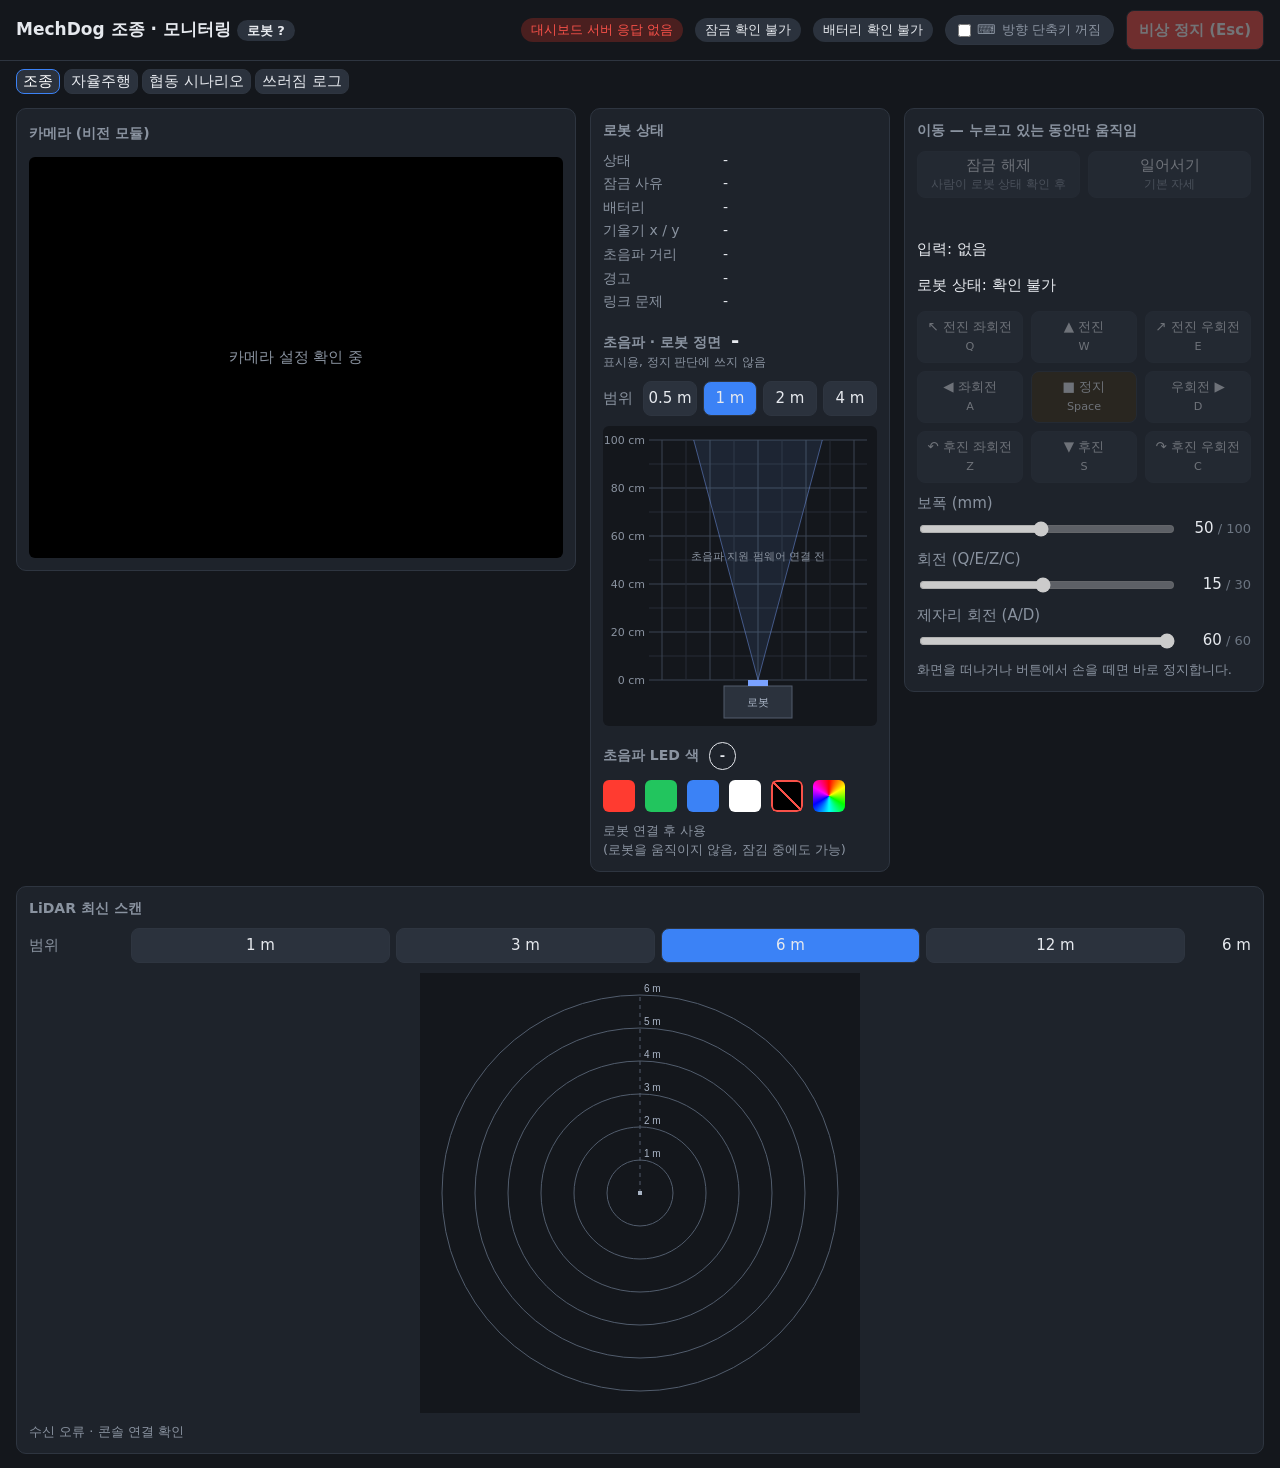
==== commit 301e7f2c: "feat: 두 로봇의 쓰러짐 경보와 현장 안내 연결 순환 코스에서 감지 로봇은 현장에 머물고 안내 로봇은 도움 요청 구역의 사람을 마지막 확인 지점으로 안내합니다.  Agent: " ====
--- a/dashboard/index.html
+++ b/dashboard/index.html
@@ -127,6 +127,7 @@
 <nav id="views" aria-label="화면 선택">
   <button id="drive-tab" aria-pressed="true">조종</button>
   <button id="patrol-tab" aria-pressed="false">자율주행</button>
+  <button id="team-tab" aria-pressed="false">협동 시나리오</button>
   <button id="review-tab" aria-pressed="false">쓰러짐 로그</button>
 </nav>
 <main id="drive-view">
@@ -245,6 +246,25 @@
     </section>
   </div>
 </section>
+<section id="team-view" hidden>
+  <h2>두 로봇 쓰러짐 대응</h2>
+  <p id="team-message" role="status">서버 연결 확인 중</p>
+  <div id="team-panel" hidden>
+    <div id="team-robots" class="top-row"></div>
+    <fieldset id="team-course"><legend>한 방향 순환 코스</legend>
+      <p><label>주행 방식 <select id="team-mode"><option value="line">선 기반</option><option value="tag">선 없는 태그 접근</option></select></label>
+      <label>태그 탐색 방향 <select id="team-turn"><option value="left">왼쪽</option><option value="right">오른쪽</option></select></label></p>
+      <p><label>코스 순서 <input id="team-route" value="0,1,2" size="12"></label>
+      <label>도움 요청 구역 ID <input id="team-zones" value="2" size="8"></label></p>
+      <label>A 출발 ID <input type="number" id="team-a" min="0" max="586" value="0"></label>
+      <label>B 출발 ID <input type="number" id="team-b" min="0" max="586" value="1"></label>
+      <p id="team-print"></p>
+    </fieldset>
+    <p><button id="team-start">공동 순찰 시작</button> <button id="team-stop">전체 정지</button>
+    <button class="estop" id="team-estop">전체 비상 정지 (Esc)</button> <button id="team-finish">사건 종료</button></p>
+    <p id="team-error" role="alert"></p>
+  </div>
+</section>
 <section id="review-view" hidden>
   <h2>쓰러짐 로그</h2>
   <div id="review-list">
@@ -638,6 +658,7 @@
   try {
     const s = await (await fetch("/api/state")).json();
     showPatrolState(s);
+    showTeam(s.team);
     $("robot").textContent = "로봇 " + s.robot + (s.robot_ip ? " · " + s.robot_ip : " · 찾는 중");
     if (!cameraSource && (s.usb_camera || s.cam)) {
       cameraSource = { usb: s.usb_camera, url: s.cam, monitored: !!(s.monitor || s.fall || s.patrol) };
@@ -680,8 +701,8 @@
       $("drive-controls").disabled = true;
       $("drive-state").textContent = "카메라 전용 · 본체 제어 꺼짐";
       $("lock").hidden = true;
-      $("robot").textContent = "센서 전용";
-      pill($("link"), "본체 제어 꺼짐", "");
+      $("robot").textContent = s.team ? "로봇 A/B" : "센서 전용";
+      pill($("link"), s.team ? "협동 시나리오 · " + s.team.phase : "본체 제어 꺼짐", "");
       return;
     }
     controlsEnabled = true;
@@ -795,30 +816,31 @@
 let patrolOwner = null, previewBusy = false, patrolStarting = false, heartBusy = false;
 function leavePatrol() {
   patrolOwner = null;
+  if (teamOwner) stopTeam("stop");
   stopMove();
 }
-for (const view of ["drive", "patrol", "review"]) {
+for (const view of ["drive", "patrol", "team", "review"]) {
   $(view + "-tab").onclick = () => {
     if ($(view + "-view").hidden) leavePatrol();
-    for (const other of ["drive", "patrol", "review"]) {
+    for (const other of ["drive", "patrol", "team", "review"]) {
       $(other + "-view").hidden = other !== view;
       $(other + "-tab").setAttribute("aria-pressed", String(other === view));
     }
     if (view === "review") showList();
   };
 }
-function courseIds() {
-  const fields = $("patrol-route").value.split(",").map(s => s.trim());
+function courseIds(id = "patrol-route") {
+  const fields = $(id).value.split(",").map(s => s.trim());
   if (fields.length > 24 || fields.some(s => !/^\d{1,3}$/.test(s) || Number(s) >= 587)) {
     throw new Error("0~586의 태그 ID를 쉼표로 구분하세요 (최대 24개)");
   }
   return fields.map(Number);
 }
-function showTagLinks() {
-  const box = $("patrol-print");
+function showTagLinks(routeId, printId) {
+  const box = $(printId);
   box.replaceChildren();
   let ids;
-  try { ids = courseIds(); } catch { return; }
+  try { ids = courseIds(routeId); } catch { return; }
   for (const id of new Set(ids)) {
     const link = document.createElement("a");
     link.href = "/api/patrol/marker/" + id;
@@ -827,8 +849,11 @@
     box.append(link, " ");
   }
 }
-$("patrol-route").oninput = showTagLinks;
-showTagLinks();
+for (const prefix of ["patrol", "team"]) {
+  const routeId = prefix + "-route";
+  $(routeId).oninput = () => showTagLinks(routeId, prefix + "-print");
+  $(routeId).oninput();
+}
 $("patrol-mode").onchange = () => {
   const line = $("patrol-mode").value === "line";
   $("patrol-turn-row").hidden = $("patrol-calibrate").hidden = line;
@@ -925,6 +950,90 @@
     $("save-review").disabled = false;
   }
 };
+let teamOwner = null, teamGeneration, teamStarting = false, teamHeartBusy = false;
+const teamRequest = (action, body) => post("/api/team/" + action, body);
+function teamError(e) { $("team-error").textContent = e.message; }
+function stopTeam(action) {
+  teamOwner = null;
+  teamRequest(action).catch(teamError);
+}
+for (const id of ["A", "B"]) {
+  const card = document.createElement("section");
+  card.innerHTML = '<h3>로봇 ' + id + '</h3><img alt="순찰 카메라" style="width:100%;max-width:480px" hidden>' +
+    '<p role="status"></p><button>잠금 해제</button> <button>보이는 태그 도착 기준 저장</button>';
+  card.id = "team-card-" + id;
+  const [unlock, save] = card.querySelectorAll("button");
+  unlock.onclick = () => {
+    if (confirm("로봇 " + id + " 주변을 확인했습니까?")) teamRequest("reset", {robot:id}).catch(teamError);
+  };
+  save.onclick = () => teamRequest("calibrate", {robot:id}).catch(teamError);
+  $("team-robots").append(card);
+  let busy = false;
+  setInterval(async () => {
+    if (busy || document.hidden || $("team-view").hidden || $("team-panel").hidden) return;
+    busy = true;
+    const img = card.querySelector("img");
+    try {
+      const res = await fetch("/api/team/frame/" + id, {signal:AbortSignal.timeout(1500)});
+      if (!res.ok) throw new Error();
+      const url = URL.createObjectURL(await res.blob());
+      if (img.src.startsWith("blob:")) URL.revokeObjectURL(img.src);
+      img.src = url; img.hidden = false;
+    } catch { img.hidden = true; }
+    finally { busy = false; }
+  }, 350);
+}
+function showTeam(team) {
+  $("team-panel").hidden = !team;
+  if (!team) {
+    $("team-message").textContent = "A/B 본체 주소로 서버를 실행하세요. README의 두 로봇 협동 시나리오 절을 확인하세요.";
+    return;
+  }
+  if (teamGeneration === undefined && location.hash !== "#samples") $("team-tab").click();
+  teamGeneration = team.generation;
+  $("team-message").textContent = [team.phase, team.scene && "현장 로봇 " + team.scene,
+    team.destination != null && "현장 인근 태그 " + team.destination + " (마지막 확인 위치)"].filter(Boolean).join(" · ");
+  $("team-course").disabled = team.active;
+  $("team-start").disabled = teamStarting || team.active || !!team.scene ||
+    Object.values(team.robots).some(r => !r.fresh || r.locked);
+  for (const [id,r] of Object.entries(team.robots)) {
+    const card = $("team-card-" + id);
+    const tones = {alarm:"현장 경보", call:"도움 요청", arrive:"도착"};
+    card.querySelector("p").textContent = [r.fresh ? "연결" : "연결 대기", r.locked ? "잠김" : "잠금 해제",
+      r.role, "마지막 지점 " + (r.last ?? "—"), "목표 " + (r.target ?? "—"), r.blocked,
+      "본체 확인 신호음 " + (tones[r.tone] || "없음"), "도착 기준 " + (r.calibrated.join(", ") || "없음")].filter(Boolean).join(" · ");
+    const [unlock, save] = card.querySelectorAll("button");
+    unlock.disabled = team.active || !r.fresh || !r.locked;
+    save.disabled = team.active;
+  }
+}
+$("team-start").onclick = async () => {
+  if (teamStarting) return;
+  const owner = crypto.randomUUID();
+  teamStarting = true; teamOwner = owner;
+  $("team-error").textContent = "";
+  try {
+    await teamRequest("start", {owner, generation:teamGeneration, mode:$("team-mode").value,
+      turn:$("team-turn").value, course:courseIds("team-route"), zones:courseIds("team-zones"),
+      starts:[$("team-a").valueAsNumber,$("team-b").valueAsNumber]});
+    if (teamOwner !== owner) await teamRequest("stop");
+  } catch (e) { teamOwner = null; teamError(e); }
+  finally { teamStarting = false; }
+};
+for (const action of ["stop", "estop", "finish"]) $("team-" + action).onclick = () => stopTeam(action);
+addEventListener("keydown", e => {
+  if (e.key === "Escape" && !$("team-view").hidden && !$("team-panel").hidden) stopTeam("estop");
+});
+addEventListener("pagehide", () => { teamOwner = null; });
+setInterval(async () => {
+  if (!teamOwner || teamStarting || teamHeartBusy || document.hidden || $("team-view").hidden) return;
+  const owner = teamOwner;
+  teamHeartBusy = true;
+  try { await teamRequest("heartbeat", {owner}); }
+  catch { if (teamOwner === owner) teamOwner = null; }
+  finally { teamHeartBusy = false; }
+}, 220);
+
 function openSampleLink() {
   if (location.hash !== "#samples") return;
   $("archive").value = "samples";
